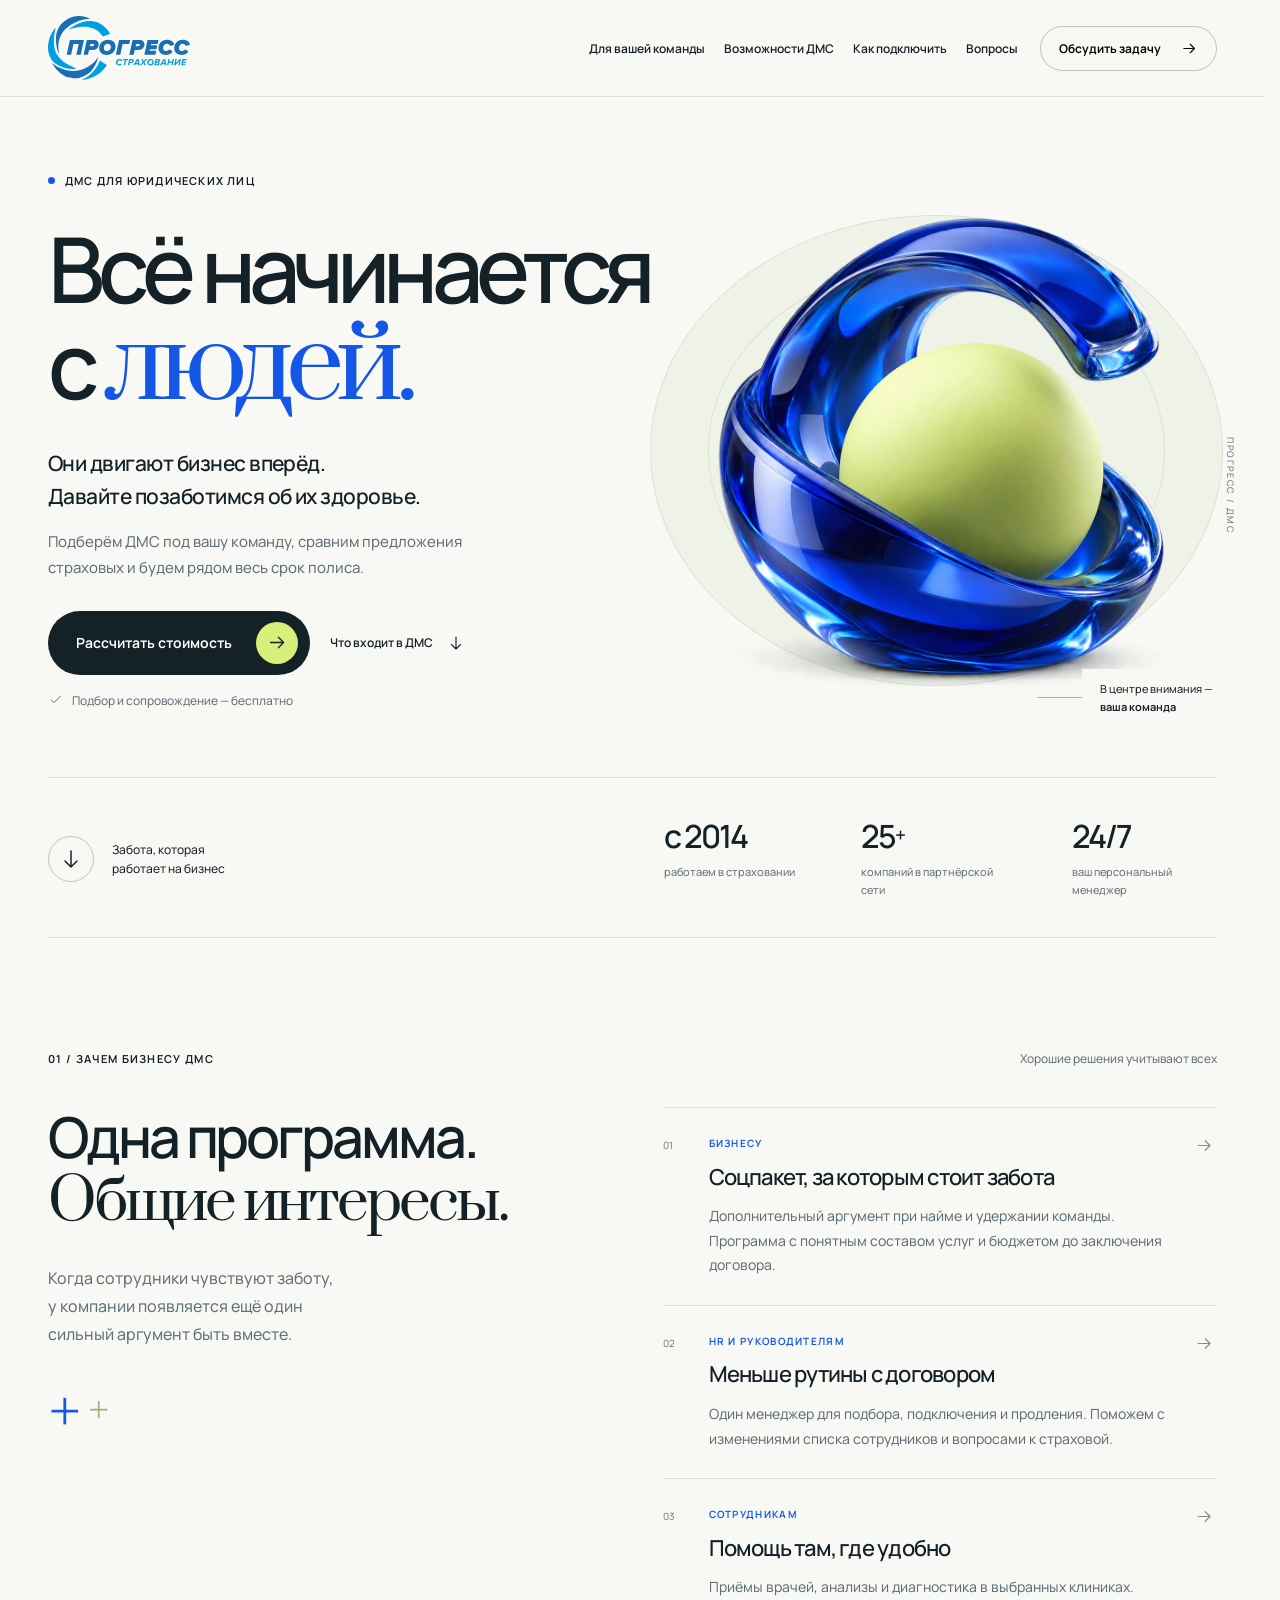
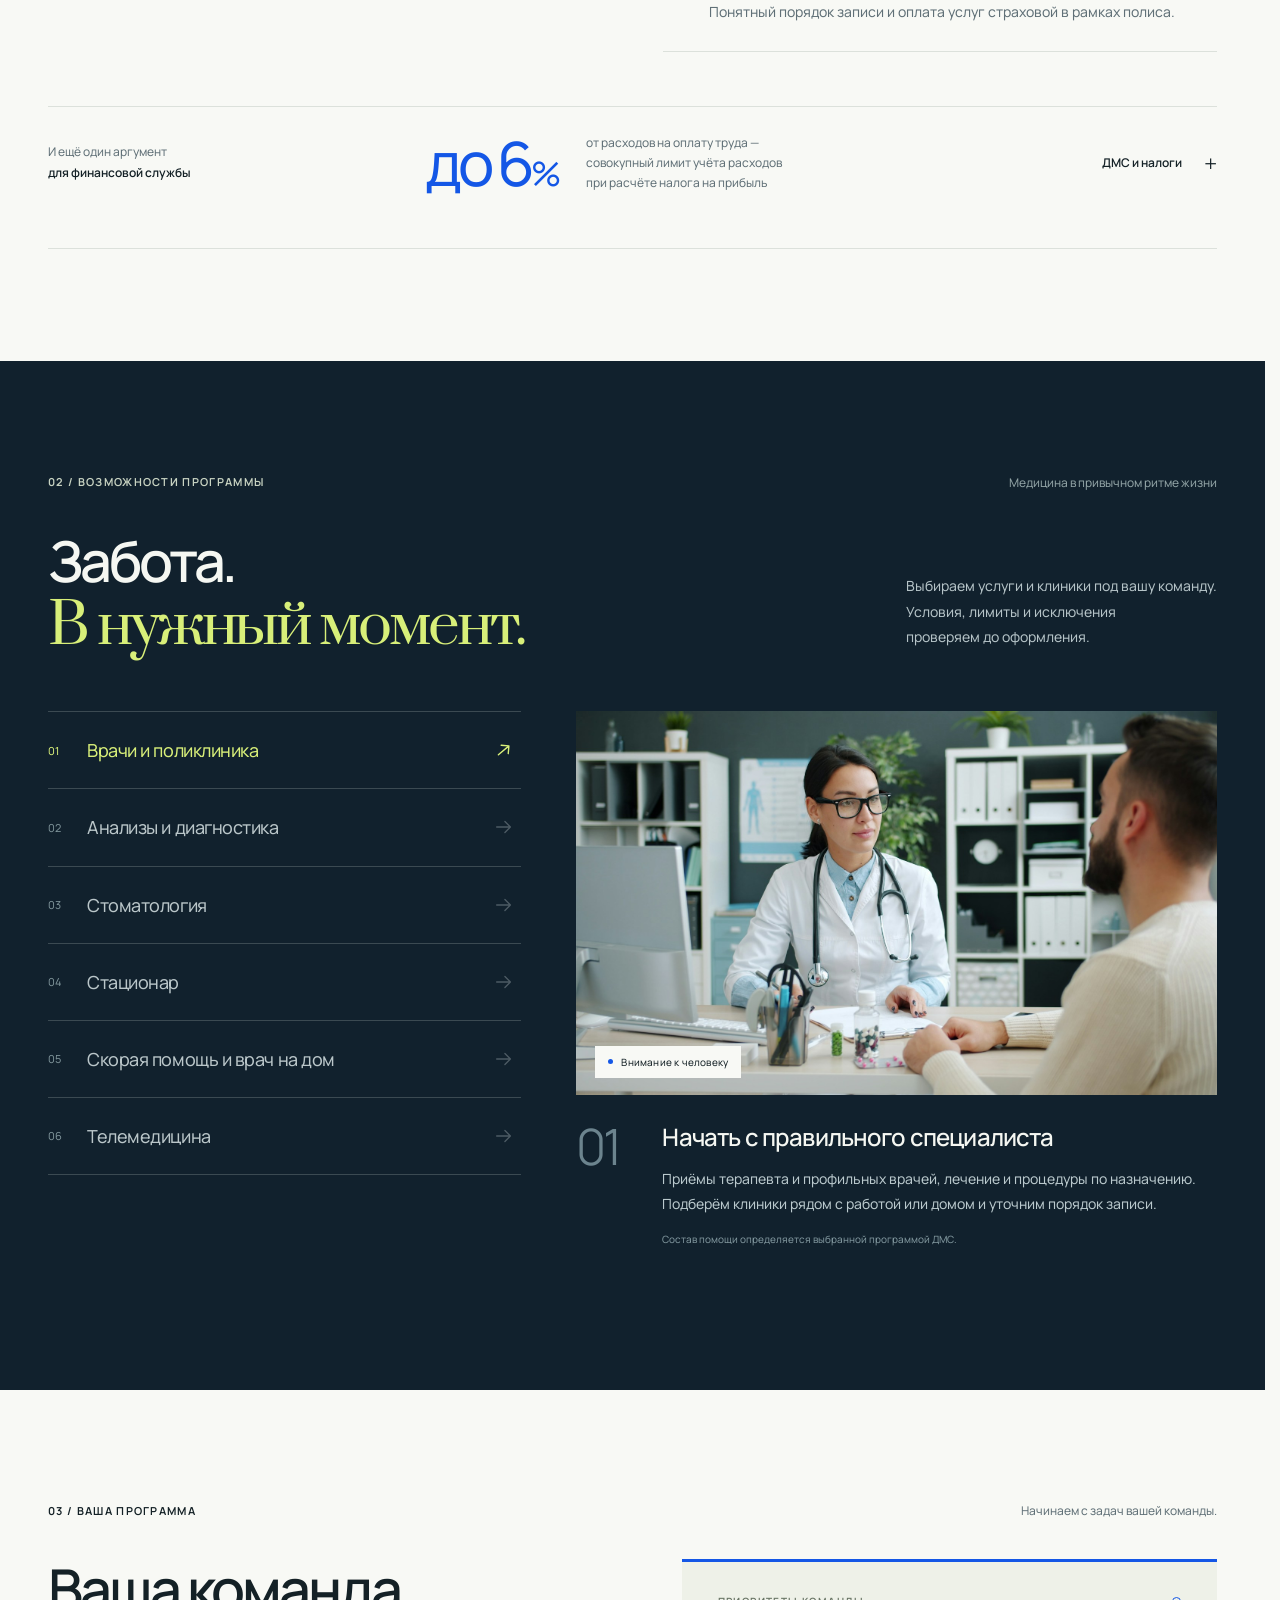
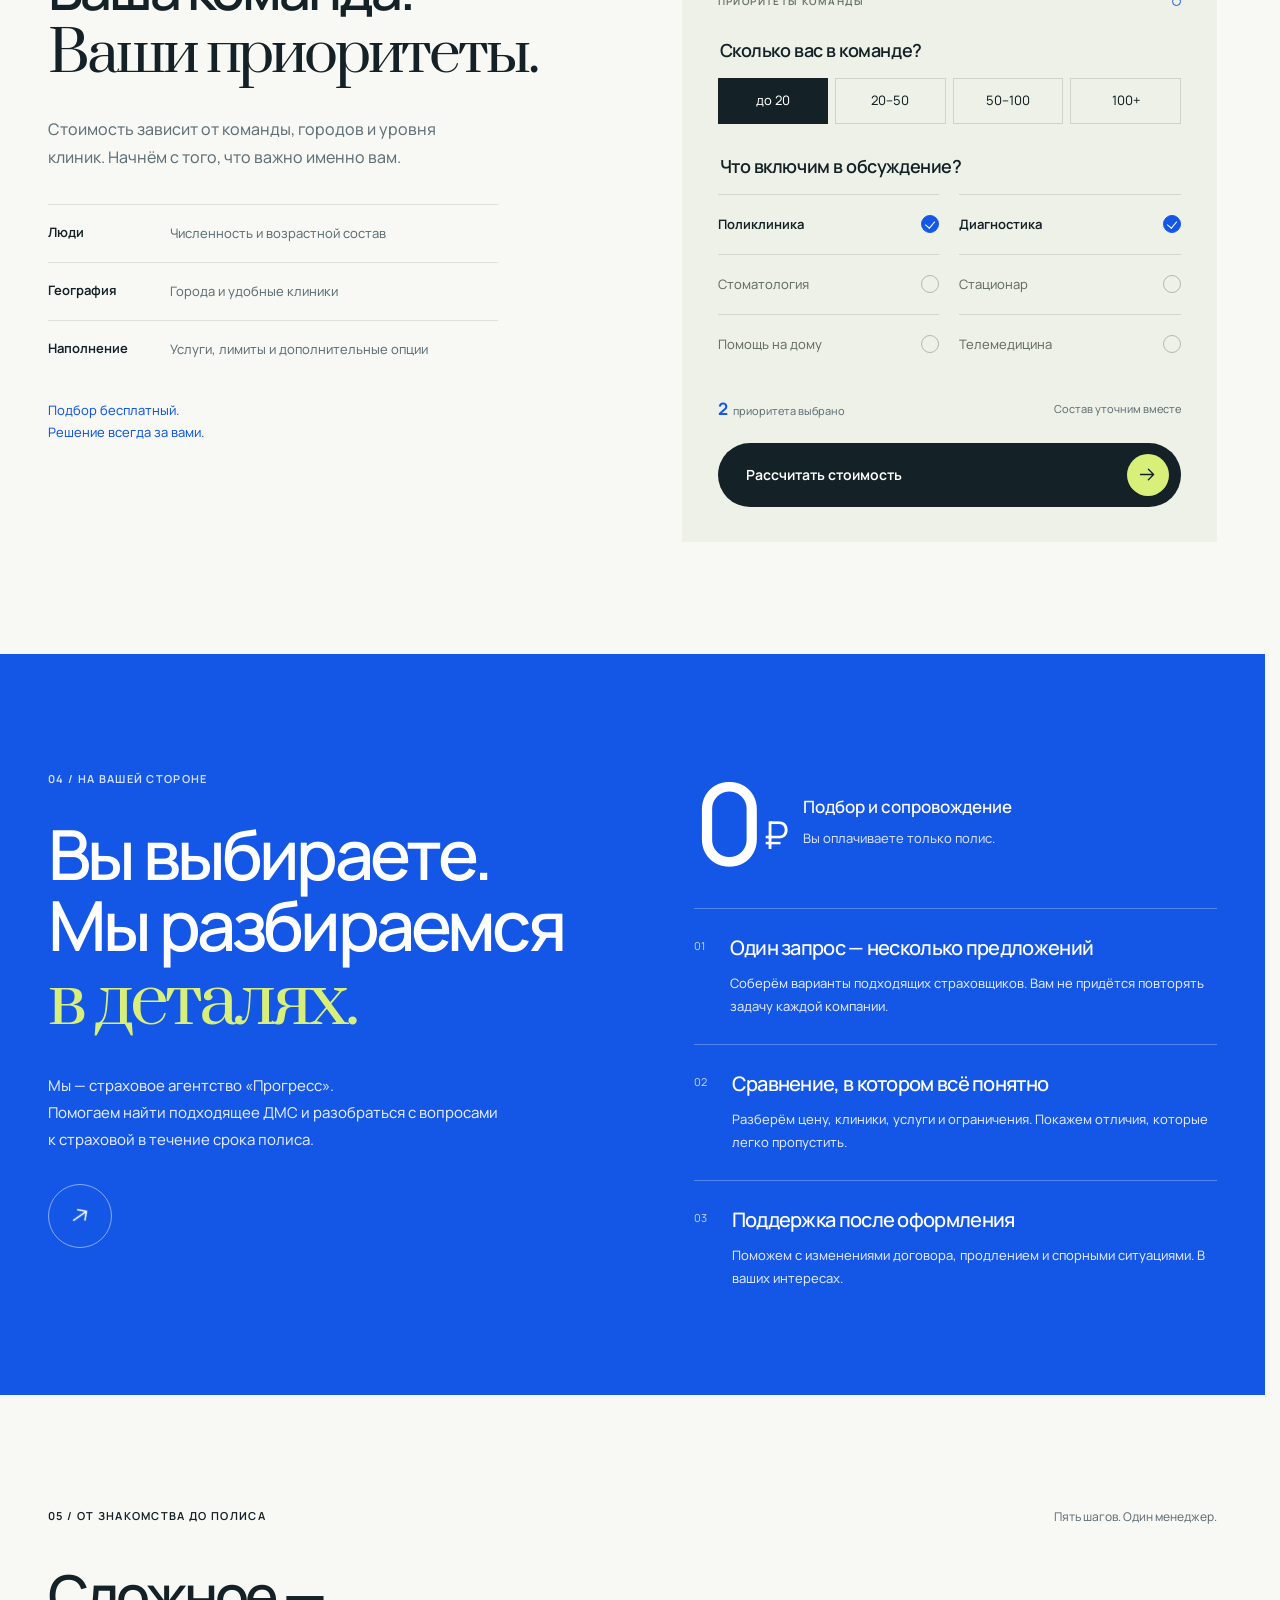
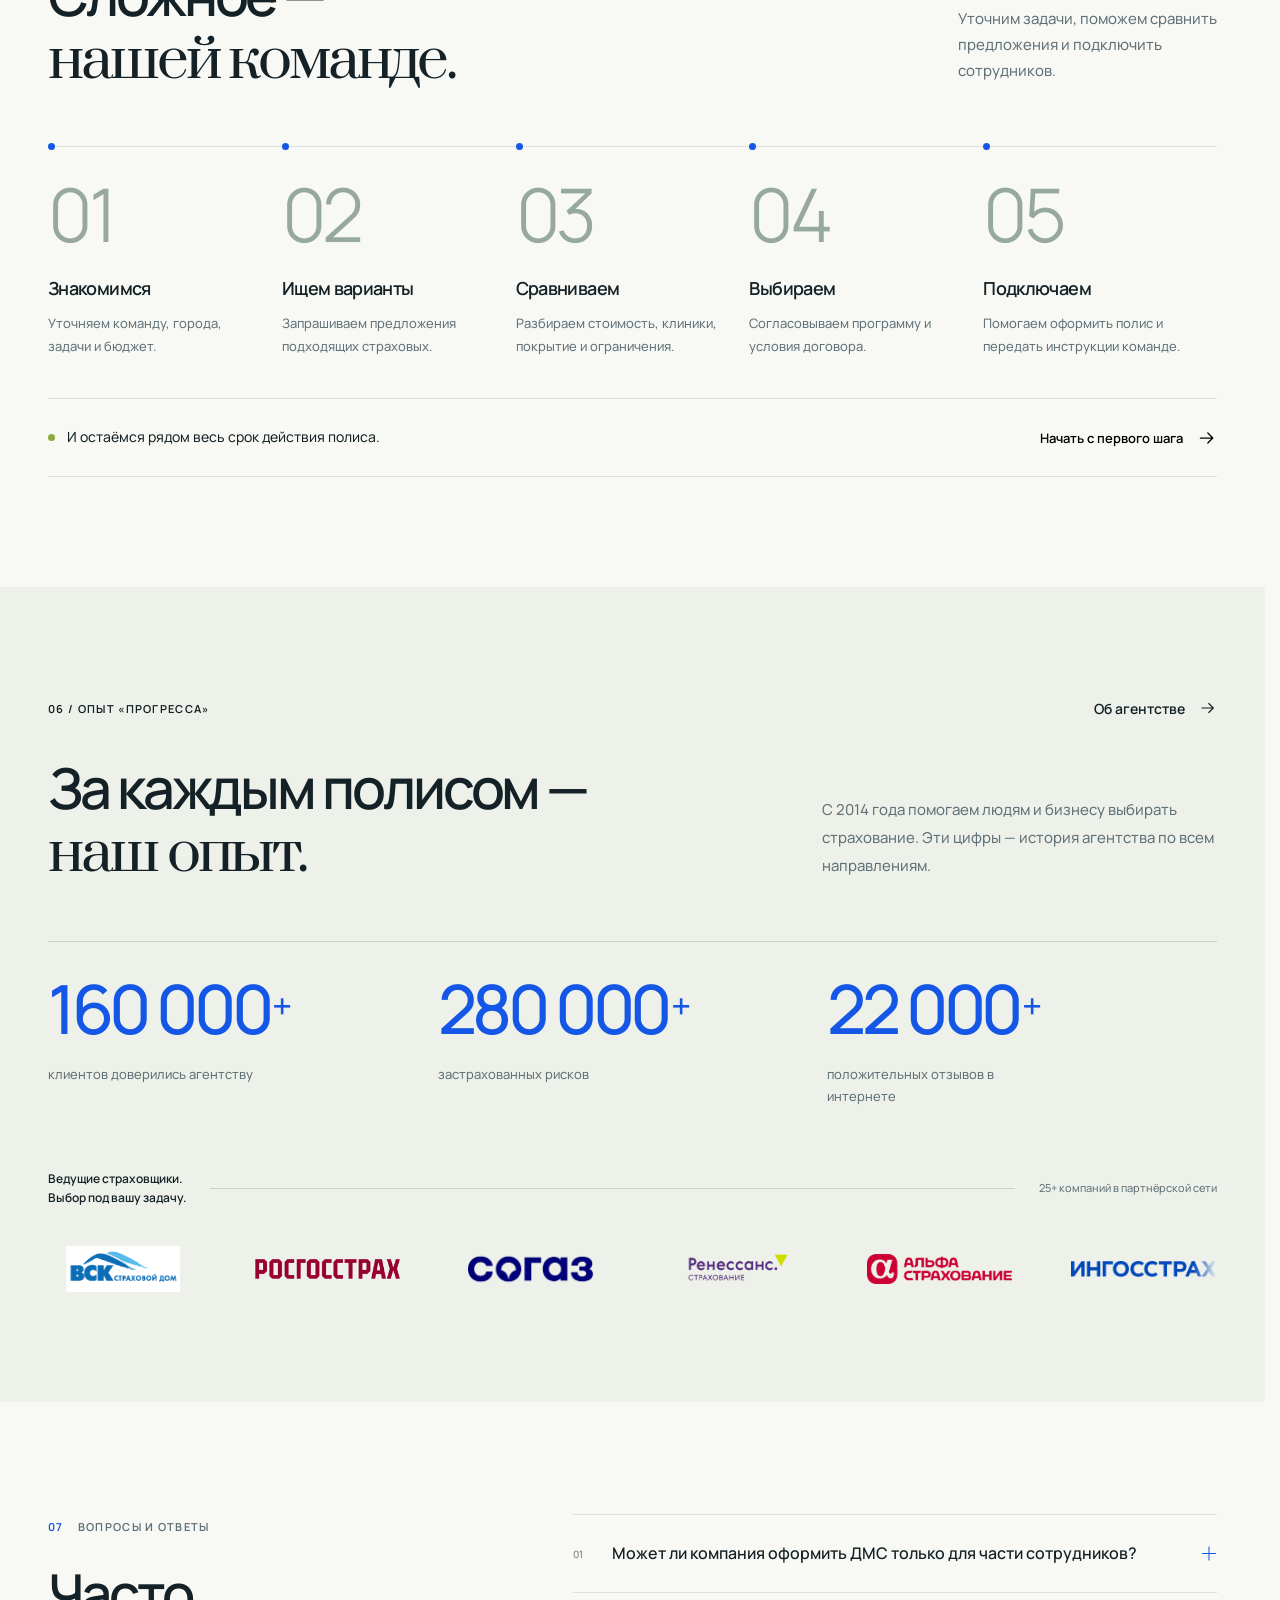
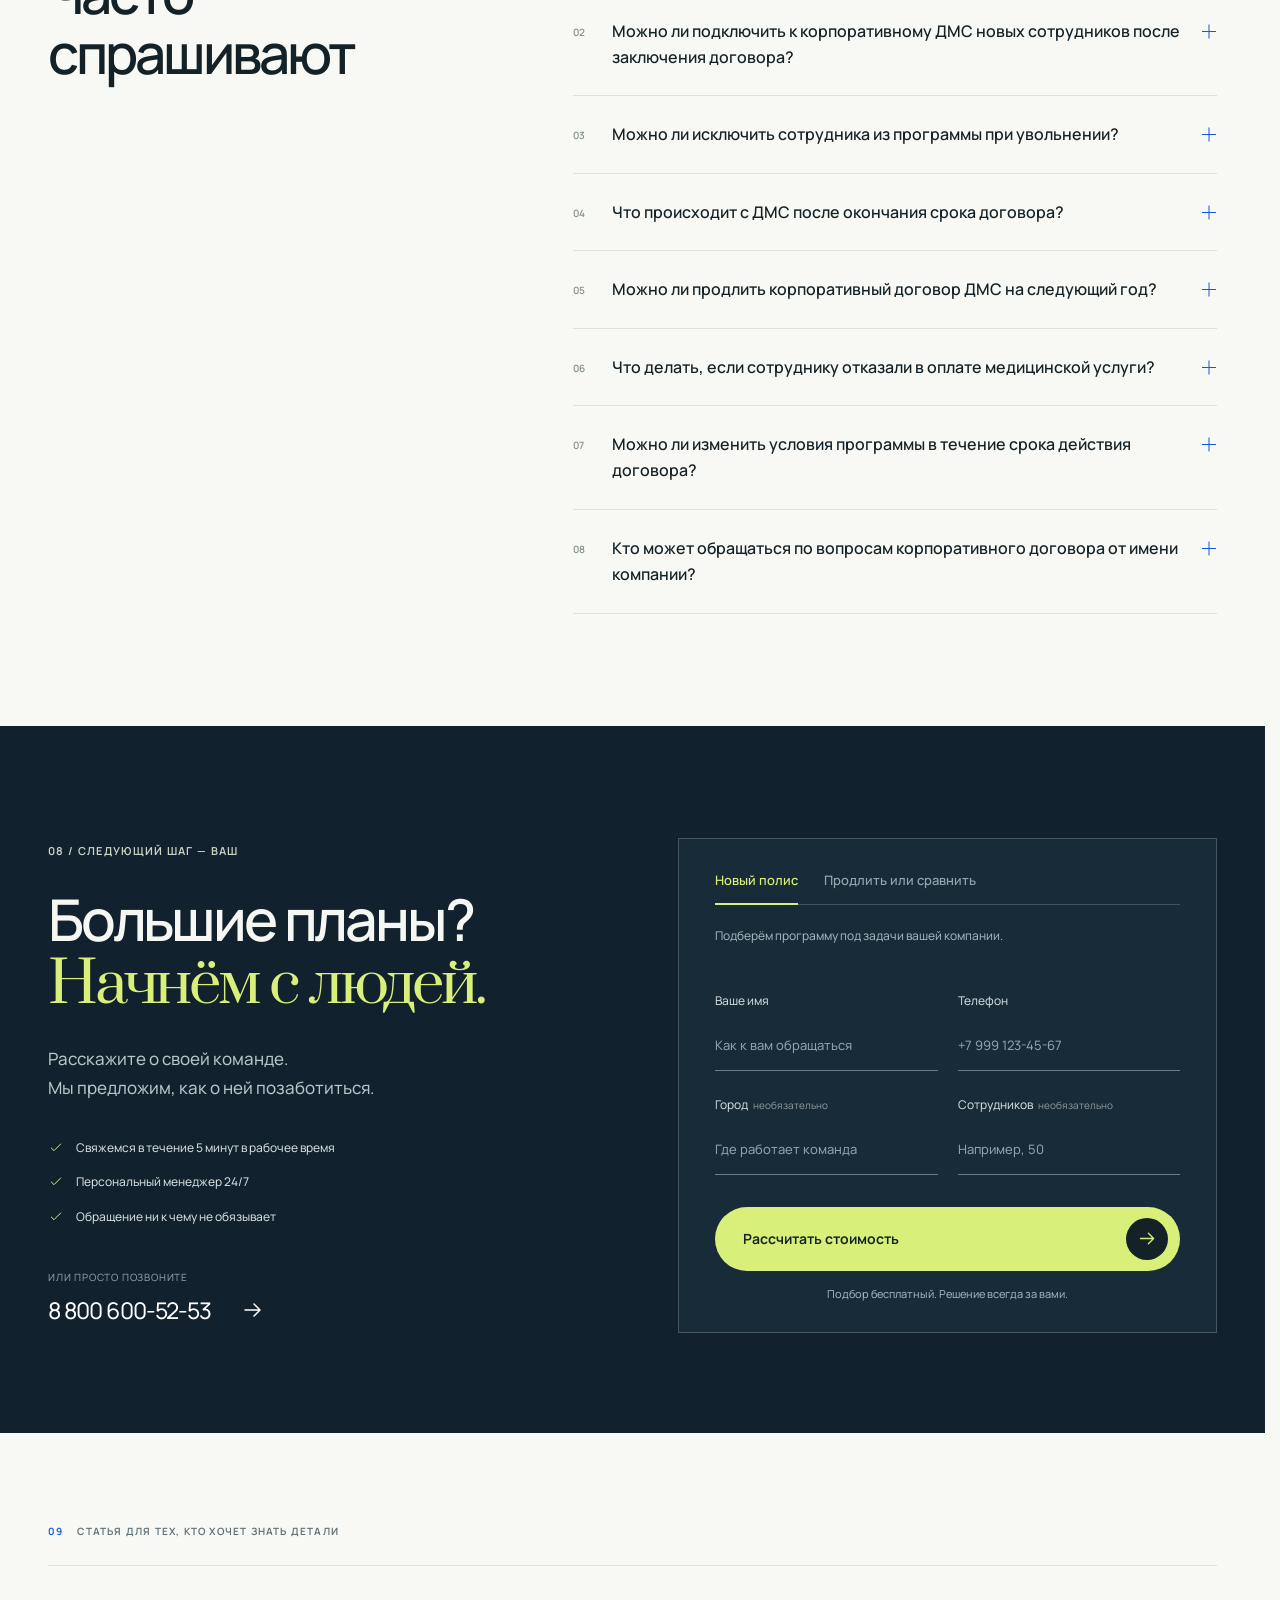
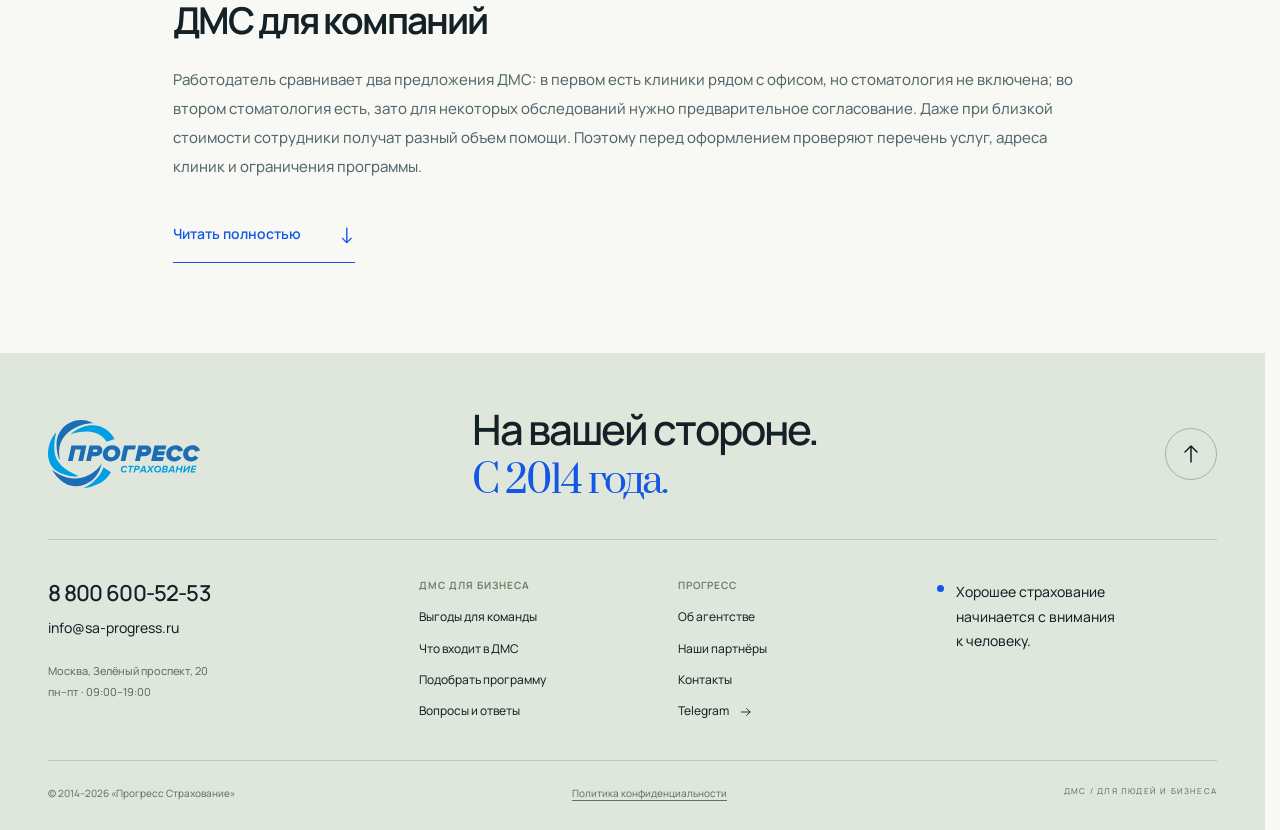
==== index.html @ e51a760d "Publish independent People First DMS design concept" ====
<!doctype html>
<html lang="ru">
<head>
  <meta charset="utf-8">
  <meta name="viewport" content="width=device-width,initial-scale=1">
  <meta name="robots" content="noindex,nofollow">
  <meta name="theme-color" content="#f8f9f5">
  <meta name="description" content="ДМС для бизнеса, в центре которого люди. Бесплатно сравним предложения страховых компаний и будем рядом весь срок полиса. Прогресс Страхование.">
  <title>Всё начинается с людей — ДМС для бизнеса · Прогресс</title>
  <link rel="icon" href="./assets/progress-logo.svg" type="image/svg+xml">
  <link rel="preload" href="./assets/fonts/Manrope.ttf" as="font" type="font/ttf" crossorigin>
  <link rel="preload" href="./assets/fonts/Prata.ttf" as="font" type="font/ttf" crossorigin>
  <link rel="stylesheet" href="./style.css?v=e7b17277e4b1">
  <link rel="stylesheet" href="./assets/vendor/lenis.css?v=e7b17277e4b1">
  <script src="./assets/vendor/lenis.min.js?v=e7b17277e4b1" defer></script>
  <script src="./scroll.js?v=e7b17277e4b1" defer></script>
  <script src="./app.js?v=e7b17277e4b1" defer></script>
</head>
<body id="top">
  <a class="skip-link" href="#main">К содержанию</a>
  <header class="site-header">
    <div class="header-inner wrap">
      <a class="brand" href="https://sa-progress.ru/" aria-label="Прогресс Страхование — основной сайт"><img src="./assets/progress-logo.svg" alt="Прогресс Страхование" width="150" height="63"></a>
      <nav class="main-nav" aria-label="Основная навигация"><a href="#for-whom">Для вашей команды</a><a href="#coverage">Возможности ДМС</a><a href="#process">Как подключить</a><a href="#faq">Вопросы</a></nav>
      <a class="header-phone" href="tel:+78006005253">8 800 600-52-53</a>
      <button class="header-contact" type="button" data-open-lead>Обсудить задачу <svg viewBox="0 0 24 24" aria-hidden="true" ><path d="M4 12h15m-6-6 6 6-6 6"/></svg></button>
      <button class="menu-toggle" type="button" aria-label="Открыть меню" aria-haspopup="dialog" aria-controls="menu-dialog"><span></span><span></span></button>
    </div>
  </header>
  <main id="main">
    <section class="hero wrap" aria-labelledby="hero-title">
      <div class="hero-copy">
        <p class="eyebrow"><span class="live-dot"></span>ДМС для юридических лиц</p>
        <h1 id="hero-title">Всё начинается<br>с <em>людей.</em></h1>
        <p class="hero-lead">Они двигают бизнес вперёд.<br>Давайте позаботимся об их здоровье.</p>
        <p class="hero-description">Подберём ДМС под вашу команду, сравним предложения страховых и будем рядом весь срок полиса.</p>
        <div class="hero-actions"><button class="button button-dark" type="button" data-open-lead><span>Рассчитать стоимость</span><span class="button-arrow"><svg viewBox="0 0 24 24" aria-hidden="true" ><path d="M4 12h15m-6-6 6 6-6 6"/></svg></span></button><a class="quiet-link" href="#coverage">Что входит в ДМС <svg viewBox="0 0 24 24" aria-hidden="true" ><path d="M12 4v16m-6-6 6 6 6-6"/></svg></a></div>
        <p class="hero-note"><span class="tiny-check"><svg viewBox="0 0 24 24" aria-hidden="true" ><path d="m5 12 4 4L19 6"/></svg></span>Подбор и сопровождение — бесплатно</p>
      </div>
      <div class="hero-art" aria-label="Синий стеклянный объём бережно окружает светлую сферу">
        <div class="art-orbit" aria-hidden="true"></div>
        <img src="./assets/images/care-sculpture.png" width="1254" height="1254" alt="Стеклянная синяя лента обнимает светлую сферу — образ заботы и защиты" fetchpriority="high">
        <span class="art-caption"><span class="caption-line"></span>В центре внимания —<br><strong>ваша команда</strong></span>
        <span class="art-index" aria-hidden="true">ПРОГРЕСС / ДМС</span>
      </div>
      <div class="hero-bottom"><a href="#for-whom" class="scroll-link"><span><svg viewBox="0 0 24 24" aria-hidden="true" ><path d="M12 4v16m-6-6 6 6 6-6"/></svg></span>Забота, которая<br>работает на бизнес</a><dl class="hero-facts"><div><dt>с 2014</dt><dd>работаем в страховании</dd></div><div><dt>25<span>+</span></dt><dd>компаний в партнёрской сети</dd></div><div><dt>24/7</dt><dd>ваш персональный менеджер</dd></div></dl></div>
    </section>

    <section class="value-section wrap section-space" id="for-whom" aria-labelledby="value-title">
      <div class="section-topline"><span class="section-label">01 / Зачем бизнесу ДМС</span><span class="topline-note">Хорошие решения учитывают всех</span></div>
      <div class="value-layout">
        <div class="value-heading"><h2 id="value-title">Одна программа.<br><em>Общие интересы.</em></h2><p>Когда сотрудники чувствуют заботу,<br>у компании появляется ещё один<br>сильный аргумент быть вместе.</p><div class="value-mark" aria-hidden="true"><span>+</span><span>+</span></div></div>
        <div class="value-list">
          <article><span class="item-index">01</span><div><p class="role-label">Бизнесу</p><h3>Соцпакет, за которым стоит забота</h3><p>Дополнительный аргумент при найме и удержании команды. Программа с понятным составом услуг и бюджетом до заключения договора.</p></div><svg viewBox="0 0 24 24" aria-hidden="true" ><path d="M4 12h15m-6-6 6 6-6 6"/></svg></article>
          <article><span class="item-index">02</span><div><p class="role-label">HR и руководителям</p><h3>Меньше рутины с договором</h3><p>Один менеджер для подбора, подключения и продления. Поможем с изменениями списка сотрудников и вопросами к страховой.</p></div><svg viewBox="0 0 24 24" aria-hidden="true" ><path d="M4 12h15m-6-6 6 6-6 6"/></svg></article>
          <article><span class="item-index">03</span><div><p class="role-label">Сотрудникам</p><h3>Помощь там, где удобно</h3><p>Приёмы врачей, анализы и диагностика в выбранных клиниках. Понятный порядок записи и оплата услуг страховой в рамках полиса.</p></div><svg viewBox="0 0 24 24" aria-hidden="true" ><path d="M4 12h15m-6-6 6 6-6 6"/></svg></article>
        </div>
      </div>
      <div class="tax-strip"><div class="tax-title">И ещё один аргумент<br><strong>для финансовой службы</strong></div><div class="tax-number">до 6<span>%</span></div><p class="tax-summary">от расходов на оплату труда —<br>совокупный лимит учёта расходов<br>при расчёте налога на прибыль</p><details class="tax-details"><summary>ДМС и налоги <span>+</span></summary><div><p>Взносы по ДМС работников можно учесть в расходах при соблюдении условий пункта 16 статьи 255 НК РФ: лицензия страховщика, договор не менее чем на год и оплата медицинских расходов работников. Участие работодателя в ДМС предусматривают в трудовом или коллективном договоре.</p><p>Лимит 6% общий для взносов по ДМС, предусмотренных НК РФ договоров на медицинские услуги и расходов из пункта 24.2 статьи 255. Это лимит учитываемых расходов, а не размер экономии на налоге.</p><p>Взносы работодателя по ДМС освобождаются от страховых взносов при соблюдении условий подпункта 5 пункта 1 статьи 422 НК РФ. Важен срок страхования каждого работника: при прекращении до года или включении на меньший срок освобождение может не применяться.</p><p>Учёт зависит от налогового режима и условий договора. <a href="https://www.consultant.ru/document/cons_doc_LAW_28165/7b1ea255e5f4f1ac2bb055d2d61a28b4a03f6856/" target="_blank" rel="noopener">Статья 255 НК РФ</a> · <a href="https://www.consultant.ru/document/cons_doc_LAW_28165/30e4690deae106140c96017db18054a3175e14f6/" target="_blank" rel="noopener">Статья 422 НК РФ</a> · <a href="https://www.nalog.gov.ru/rn77/news/activities_fts/15685469/" target="_blank" rel="noopener">Разъяснение ФНС</a></p></div></details></div>
    </section>

    <section class="coverage-section dark-section section-space" id="coverage" aria-labelledby="coverage-title">
      <div class="wrap"><div class="section-topline"><span class="section-label">02 / Возможности программы</span><span class="topline-note">Медицина в привычном ритме жизни</span></div><div class="coverage-heading"><h2 id="coverage-title">Забота.<br><em>В нужный момент.</em></h2><p>Выбираем услуги и клиники под вашу команду.<br>Условия, лимиты и исключения<br>проверяем до оформления.</p></div>
        <div class="coverage-layout"><div class="coverage-tabs" role="tablist" aria-label="Медицинская помощь" aria-orientation="vertical">
          <button type="button" id="care-tab-0" role="tab" aria-selected="true" aria-controls="care-panel" data-care="0"><span>01</span><strong>Врачи и поликлиника</strong><svg viewBox="0 0 24 24" aria-hidden="true" ><path d="M4 12h15m-6-6 6 6-6 6"/></svg></button>
          <button type="button" id="care-tab-1" role="tab" aria-selected="false" aria-controls="care-panel" tabindex="-1" data-care="1"><span>02</span><strong>Анализы и диагностика</strong><svg viewBox="0 0 24 24" aria-hidden="true" ><path d="M4 12h15m-6-6 6 6-6 6"/></svg></button>
          <button type="button" id="care-tab-2" role="tab" aria-selected="false" aria-controls="care-panel" tabindex="-1" data-care="2"><span>03</span><strong>Стоматология</strong><svg viewBox="0 0 24 24" aria-hidden="true" ><path d="M4 12h15m-6-6 6 6-6 6"/></svg></button>
          <button type="button" id="care-tab-3" role="tab" aria-selected="false" aria-controls="care-panel" tabindex="-1" data-care="3"><span>04</span><strong>Стационар</strong><svg viewBox="0 0 24 24" aria-hidden="true" ><path d="M4 12h15m-6-6 6 6-6 6"/></svg></button>
          <button type="button" id="care-tab-4" role="tab" aria-selected="false" aria-controls="care-panel" tabindex="-1" data-care="4"><span>05</span><strong>Скорая помощь и врач на дом</strong><svg viewBox="0 0 24 24" aria-hidden="true" ><path d="M4 12h15m-6-6 6 6-6 6"/></svg></button>
          <button type="button" id="care-tab-5" role="tab" aria-selected="false" aria-controls="care-panel" tabindex="-1" data-care="5"><span>06</span><strong>Телемедицина</strong><svg viewBox="0 0 24 24" aria-hidden="true" ><path d="M4 12h15m-6-6 6 6-6 6"/></svg></button>
        </div><div class="care-feature"><figure><img src="./assets/images/consultation.jpg" alt="Врач обсуждает с пациентом вопросы здоровья" width="1800" height="1013" loading="lazy"><figcaption><span class="live-dot"></span>Внимание к человеку</figcaption></figure><div id="care-panel" role="tabpanel" aria-labelledby="care-tab-0" tabindex="0"><span class="care-panel-number" aria-hidden="true">01</span><div><h3 id="care-panel-title">Начать с правильного специалиста</h3><p id="care-panel-copy">Приёмы терапевта и профильных врачей, лечение и процедуры по назначению. Подберём клиники рядом с работой или домом и уточним порядок записи.</p><span class="care-condition">Состав помощи определяется выбранной программой ДМС.</span></div></div></div></div>
      </div>
    </section>

    <section class="program-section wrap section-space" id="price" aria-labelledby="program-title">
      <div class="section-topline"><span class="section-label">03 / Ваша программа</span><span class="topline-note">Начинаем с задач вашей команды.</span></div>
      <div class="program-layout"><div class="program-copy"><h2 id="program-title">Ваша команда.<br><em>Ваши приоритеты.</em></h2><p>Стоимость зависит от команды, городов и уровня клиник. Начнём с того, что важно именно вам.</p><dl class="price-factors"><div><dt>Люди</dt><dd>Численность и возрастной состав</dd></div><div><dt>География</dt><dd>Города и удобные клиники</dd></div><div><dt>Наполнение</dt><dd>Услуги, лимиты и дополнительные опции</dd></div></dl><span class="program-footnote">Подбор бесплатный.<br>Решение всегда за вами.</span></div>
      <div class="program-sheet"><div class="sheet-top"><span>ПРИОРИТЕТЫ КОМАНДЫ</span><span class="sheet-dot"></span></div><fieldset class="team-size"><legend>Сколько вас в команде?</legend><div><label><input type="radio" name="team-size" value="до 20" checked><span>до 20</span></label><label><input type="radio" name="team-size" value="20–50"><span>20–50</span></label><label><input type="radio" name="team-size" value="50–100"><span>50–100</span></label><label><input type="radio" name="team-size" value="100+"><span>100+</span></label></div></fieldset>
        <fieldset class="service-choices"><legend>Что включим в обсуждение?</legend><label><input type="checkbox" name="service" value="Поликлиника" checked><span>Поликлиника<i aria-hidden="true"></i></span></label><label><input type="checkbox" name="service" value="Диагностика" checked><span>Диагностика<i aria-hidden="true"></i></span></label><label><input type="checkbox" name="service" value="Стоматология"><span>Стоматология<i aria-hidden="true"></i></span></label><label><input type="checkbox" name="service" value="Стационар"><span>Стационар<i aria-hidden="true"></i></span></label><label><input type="checkbox" name="service" value="Помощь на дому"><span>Помощь на дому<i aria-hidden="true"></i></span></label><label><input type="checkbox" name="service" value="Телемедицина"><span>Телемедицина<i aria-hidden="true"></i></span></label></fieldset><div class="selection-summary"><span><strong id="service-count">2</strong> <span id="service-count-label">приоритета</span> выбрано</span><span>Состав уточним вместе</span></div><button class="button button-dark" type="button" data-open-lead data-context="program"><span>Рассчитать стоимость</span><span class="button-arrow"><svg viewBox="0 0 24 24" aria-hidden="true" ><path d="M4 12h15m-6-6 6 6-6 6"/></svg></span></button>
      </div></div>
    </section>

    <section class="agency-section section-space" id="agency" aria-labelledby="agency-title"><div class="wrap agency-layout">
      <div class="agency-copy"><span class="section-label">04 / На вашей стороне</span><h2 id="agency-title">Вы выбираете.<br>Мы разбираемся<br><em>в деталях.</em></h2><p>Мы — страховое агентство «Прогресс».<br>Помогаем найти подходящее ДМС и разобраться с вопросами к страховой в течение срока полиса.</p><a class="circle-link" href="#request" aria-label="Обсудить подбор ДМС"><svg viewBox="0 0 24 24" aria-hidden="true" ><path d="M4 12h15m-6-6 6 6-6 6"/></svg></a></div>
      <div class="agency-right"><div class="agency-free"><span class="zero">0<span>₽</span></span><div><strong>Подбор и сопровождение</strong><p>Вы оплачиваете только полис.</p></div></div><ol class="agency-list"><li><span>01</span><div><h3>Один запрос — несколько предложений</h3><p>Соберём варианты подходящих страховщиков. Вам не придётся повторять задачу каждой компании.</p></div></li><li><span>02</span><div><h3>Сравнение, в котором всё понятно</h3><p>Разберём цену, клиники, услуги и ограничения. Покажем отличия, которые легко пропустить.</p></div></li><li><span>03</span><div><h3>Поддержка после оформления</h3><p>Поможем с изменениями договора, продлением и спорными ситуациями. В ваших интересах.</p></div></li></ol></div>
    </div></section>

    <section class="process-section wrap section-space" id="process" aria-labelledby="process-title"><div class="section-topline"><span class="section-label">05 / От знакомства до полиса</span><span class="topline-note">Пять шагов. Один менеджер.</span></div><div class="process-heading"><h2 id="process-title">Сложное —<br><em>нашей команде.</em></h2><p>Уточним задачи, поможем сравнить<br>предложения и подключить<br>сотрудников.</p></div><ol class="process-track"><li><span class="process-number">01</span><h3>Знакомимся</h3><p>Уточняем команду, города, задачи и бюджет.</p></li><li><span class="process-number">02</span><h3>Ищем варианты</h3><p>Запрашиваем предложения подходящих страховых.</p></li><li><span class="process-number">03</span><h3>Сравниваем</h3><p>Разбираем стоимость, клиники, покрытие и ограничения.</p></li><li><span class="process-number">04</span><h3>Выбираем</h3><p>Согласовываем программу и условия договора.</p></li><li><span class="process-number">05</span><h3>Подключаем</h3><p>Помогаем оформить полис и передать инструкции команде.</p></li></ol><div class="process-after"><p><span class="live-dot"></span>И остаёмся рядом весь срок действия полиса.</p><button type="button" class="text-button" data-open-lead>Начать с первого шага <svg viewBox="0 0 24 24" aria-hidden="true" ><path d="M4 12h15m-6-6 6 6-6 6"/></svg></button></div></section>

    <section class="trust-section section-space" id="trust" aria-labelledby="trust-title"><div class="wrap"><div class="section-topline"><span class="section-label">06 / Опыт «Прогресса»</span><a class="inline-link" href="https://sa-progress.ru/o-kompanii/" target="_blank" rel="noopener">Об агентстве <svg viewBox="0 0 24 24" aria-hidden="true" ><path d="M4 12h15m-6-6 6 6-6 6"/></svg></a></div><div class="trust-layout"><h2 id="trust-title">За каждым полисом —<br><em>наш опыт.</em></h2><p>С 2014 года помогаем людям и бизнесу выбирать страхование. Эти цифры — история агентства по всем направлениям.</p></div><dl class="trust-facts"><div><dt>160 000<span>+</span></dt><dd>клиентов доверились агентству</dd></div><div><dt>280 000<span>+</span></dt><dd>застрахованных рисков</dd></div><div><dt>22 000<span>+</span></dt><dd>положительных отзывов в интернете</dd></div></dl><div class="partner-heading"><span>Ведущие страховщики.<br>Выбор под вашу задачу.</span><span class="partner-line"></span><span>25+ компаний в партнёрской сети</span></div><div class="partner-marquee" tabindex="0" aria-label="Страховые компании — партнёры агентства"><div class="partner-track"><ul class="partner-group" aria-label="Страховщики — партнёры агентства"><li><img src="./assets/partners/vsk.png" alt="ВСК" loading="lazy"></li><li><img src="./assets/partners/rgs.png" alt="Росгосстрах" loading="lazy"></li><li><img src="./assets/partners/sogaz.png" alt="Согаз" loading="lazy"></li><li><img src="./assets/partners/ren.png" alt="Ренессанс страхование" loading="lazy"></li><li><img src="./assets/partners/alfa.png" alt="АльфаСтрахование" loading="lazy"></li><li><img src="./assets/partners/ingos.png" alt="Ингосстрах" loading="lazy"></li><li><img src="./assets/partners/sovcom.png" alt="Совкомбанк страхование" loading="lazy"></li><li><img src="./assets/partners/reso.png" alt="Ресо-Гарантия" loading="lazy"></li><li><img src="./assets/partners/soglasie.png" alt="Согласие" loading="lazy"></li><li><img src="./assets/partners/t-insurance.png" alt="Тинькофф страхование" loading="lazy"></li><li><img src="./assets/partners/sber.png" alt="Сбербанк Страхование" loading="lazy"></li></ul><ul class="partner-group" aria-hidden="true"><li><img src="./assets/partners/vsk.png" alt="" loading="lazy"></li><li><img src="./assets/partners/rgs.png" alt="" loading="lazy"></li><li><img src="./assets/partners/sogaz.png" alt="" loading="lazy"></li><li><img src="./assets/partners/ren.png" alt="" loading="lazy"></li><li><img src="./assets/partners/alfa.png" alt="" loading="lazy"></li><li><img src="./assets/partners/ingos.png" alt="" loading="lazy"></li><li><img src="./assets/partners/sovcom.png" alt="" loading="lazy"></li><li><img src="./assets/partners/reso.png" alt="" loading="lazy"></li><li><img src="./assets/partners/soglasie.png" alt="" loading="lazy"></li><li><img src="./assets/partners/t-insurance.png" alt="" loading="lazy"></li><li><img src="./assets/partners/sber.png" alt="" loading="lazy"></li></ul></div></div></div></section>

    <section class="section faq-section" id="faq" aria-labelledby="faq-title" data-section="8">
  <div class="faq-layout"><div class="faq-heading"><span class="section-kicker"><span class="kicker-index">07</span><span>Вопросы и ответы</span></span><h2 id="faq-title">Часто спрашивают</h2></div><div class="faq-list"><details class="faq-item" name="faq"><summary><span class="faq-index">01</span><span data-source-faq-question="0">Может ли компания оформить ДМС только для части сотрудников?</span><span class="disclosure-mark" aria-hidden="true"></span></summary><div class="faq-answer"><p data-source-faq-answer="0">Да, если страховщик допускает выбранный состав группы. Например, можно запросить программу для определенного подразделения или категории работников. Перед оформлением уточняют минимальную численность группы и закрепляют понятные условия предоставления льготы.</p></div></details>
<details class="faq-item" name="faq"><summary><span class="faq-index">02</span><span data-source-faq-question="1">Можно ли подключить к корпоративному ДМС новых сотрудников после заключения договора?</span><span class="disclosure-mark" aria-hidden="true"></span></summary><div class="faq-answer"><p data-source-faq-answer="1">Да, при наличии такой процедуры в договоре. Страховщик уточнит, какие сведения передать, с какой даты начнется обслуживание и потребуется ли доплата за оставшийся срок.</p></div></details>
<details class="faq-item" name="faq"><summary><span class="faq-index">03</span><span data-source-faq-question="2">Можно ли исключить сотрудника из программы при увольнении?</span><span class="disclosure-mark" aria-hidden="true"></span></summary><div class="faq-answer"><p data-source-faq-answer="2">Обычно да, в порядке, предусмотренном договором. Работодатель уведомляет страховщика об изменении списка и уточняет дату прекращения обслуживания и правила возможного перерасчета.</p></div></details>
<details class="faq-item" name="faq"><summary><span class="faq-index">04</span><span data-source-faq-question="3">Что происходит с ДМС после окончания срока договора?</span><span class="disclosure-mark" aria-hidden="true"></span></summary><div class="faq-answer"><p data-source-faq-answer="3">Покрытие прекращается в дату окончания договора, если страхование не продлили. Чтобы сотрудники не остались без доступа к программе между периодами, новый срок обслуживания лучше согласовать заранее.</p></div></details>
<details class="faq-item" name="faq"><summary><span class="faq-index">05</span><span data-source-faq-question="4">Можно ли продлить корпоративный договор ДМС на следующий год?</span><span class="disclosure-mark" aria-hidden="true"></span></summary><div class="faq-answer"><p data-source-faq-answer="4">Да, если стороны согласуют продление или заключение нового договора. Перед этим проверяют обновленный список сотрудников, доступность клиник, состав услуг и новый расчет стоимости.</p></div></details>
<details class="faq-item" name="faq"><summary><span class="faq-index">06</span><span data-source-faq-question="5">Что делать, если сотруднику отказали в оплате медицинской услуги?</span><span class="disclosure-mark" aria-hidden="true"></span></summary><div class="faq-answer"><p data-source-faq-answer="5">Сначала запросите у сервисной службы страховщика конкретную причину отказа: услуга может отсутствовать в программе, требовать направления или предварительного согласования. Сохраните ответ, медицинское назначение и связанные документы. Если договор оформлен через «Прогресс Страхование», менеджер поможет разобраться в условиях и порядке дальнейшего обращения.</p></div></details>
<details class="faq-item" name="faq"><summary><span class="faq-index">07</span><span data-source-faq-question="6">Можно ли изменить условия программы в течение срока действия договора?</span><span class="disclosure-mark" aria-hidden="true"></span></summary><div class="faq-answer"><p data-source-faq-answer="6">Иногда да, если страховщик согласует изменения. Расширение услуг, изменение перечня клиник или подключение новой группы сотрудников может потребовать дополнительного соглашения и перерасчета стоимости.</p></div></details>
<details class="faq-item" name="faq"><summary><span class="faq-index">08</span><span data-source-faq-question="7">Кто может обращаться по вопросам корпоративного договора от имени компании?</span><span class="disclosure-mark" aria-hidden="true"></span></summary><div class="faq-answer"><p data-source-faq-answer="7">Руководитель или уполномоченный представитель работодателя — например, сотрудник HR-службы. Порядок подтверждения полномочий и обмена сведениями согласовывают при оформлении договора.</p></div></details></div></div>
</section>

    <section class="request-section dark-section section-space" id="request" aria-labelledby="request-title"><div class="wrap request-layout"><div class="request-copy"><span class="section-label">08 / Следующий шаг — ваш</span><h2 id="request-title">Большие планы?<br><em>Начнём с людей.</em></h2><p>Расскажите о своей команде.<br>Мы предложим, как о ней позаботиться.</p><ul><li><svg viewBox="0 0 24 24" aria-hidden="true" ><path d="m5 12 4 4L19 6"/></svg>Свяжемся в течение 5 минут в рабочее время</li><li><svg viewBox="0 0 24 24" aria-hidden="true" ><path d="m5 12 4 4L19 6"/></svg>Персональный менеджер 24/7</li><li><svg viewBox="0 0 24 24" aria-hidden="true" ><path d="m5 12 4 4L19 6"/></svg>Обращение ни к чему не обязывает</li></ul><div class="request-phone"><span>Или просто позвоните</span><a href="tel:+78006005253">8 800 600-52-53 <svg viewBox="0 0 24 24" aria-hidden="true" ><path d="M4 12h15m-6-6 6 6-6 6"/></svg></a></div></div>
      <form class="request-form" id="request-form" data-lead-form novalidate><fieldset class="request-scenarios"><legend class="sr-only">Ваша задача</legend><label><input type="radio" name="scenario" value="new" checked><span>Новый полис</span></label><label><input type="radio" name="scenario" value="renew"><span>Продлить или сравнить</span></label></fieldset><p id="scenario-description">Подберём программу под задачи вашей компании.</p><div class="request-fields"><label class="field"><span>Ваше имя</span><input name="name" autocomplete="given-name" placeholder="Как к вам обращаться" required maxlength="80" aria-describedby="request-name-error"><small class="field-error" id="request-name-error"></small></label><label class="field"><span>Телефон</span><input name="phone" type="tel" inputmode="tel" autocomplete="tel" placeholder="+7 999 123-45-67" required maxlength="22" aria-describedby="request-phone-error"><small class="field-error" id="request-phone-error"></small></label><label class="field"><span>Город <i>необязательно</i></span><input name="city" autocomplete="address-level2" placeholder="Где работает команда" maxlength="100"></label><label class="field"><span>Сотрудников <i>необязательно</i></span><input name="employees" type="number" min="1" max="100000" inputmode="numeric" placeholder="Например, 50" aria-describedby="employees-error"><small class="field-error" id="employees-error"></small></label></div><div class="program-file" id="program-file" hidden><label><span id="file-label">Прикрепить действующую программу</span><span aria-hidden="true">＋</span><input id="policy-file" type="file" accept=".pdf,.doc,.docx,.xls,.xlsx" aria-label="Прикрепить действующую программу"></label><small>Необязательно · PDF, DOCX, XLSX · до 10 МБ</small><p id="file-error" class="field-error" role="status"></p></div><button class="button button-lime" type="submit"><span>Рассчитать стоимость</span><span class="button-arrow"><svg viewBox="0 0 24 24" aria-hidden="true" ><path d="M4 12h15m-6-6 6 6-6 6"/></svg></span></button><p class="form-assurance">Подбор бесплатный. Решение всегда за вами.</p></form>
    </div></section>

    <section class="section article-section" id="article" aria-labelledby="article-title" data-section="10">
  <div class="article-label"><span class="section-kicker"><span class="kicker-index">09</span><span>Статья для тех, кто хочет знать детали</span></span></div>
  <article class="seo-article"><h2 data-source-article="0" id="article-title"><strong>ДМС для компаний</strong></h2>
<p data-source-article="1">Работодатель сравнивает два предложения ДМС: в первом есть клиники рядом с офисом, но стоматология не включена; во втором стоматология есть, зато для некоторых обследований нужно предварительное согласование. Даже при близкой стоимости сотрудники получат разный объем помощи. Поэтому перед оформлением проверяют перечень услуг, адреса клиник и ограничения программы.</p>
<div id="article-more" hidden><p data-source-article="2">При подборе ДМС для юридических лиц в Москве учитывают численность команды, районы обслуживания, необходимые услуги и бюджет. «Прогресс Страхование» помогает получить предложения нескольких страховщиков, сопоставить условия и оформить корпоративный договор.</p>
<h3 data-source-article="3"><strong>Что такое корпоративное ДМС и как оно работает</strong></h3>
<p data-source-article="4">Добровольное медицинское страхование для юридических лиц — это договор, по которому работодатель оплачивает страховую программу для сотрудников. Страховщик организует медицинскую помощь в объеме, указанном в договоре: приемы врачей, диагностику, лечение и другие согласованные услуги.</p>
<p data-source-article="5">Страхование ДМС для юридических лиц оформляется по корпоративному договору: работодатель выступает страхователем, сотрудники — застрахованными лицами. Запись к врачу может проходить напрямую через клинику или через сервисную службу страховщика. Для отдельных обследований и госпитализации иногда нужны направление врача и предварительное согласование — этот порядок указан в программе.</p>
<p data-source-article="6">В договоре проверяют список сотрудников, дату начала обслуживания, перечень медицинских услуг и сеть клиник. Например, больница может входить в сеть страховщика, но плановая госпитализация по выбранному пакету будет недоступна. Для нее нужен отдельный раздел покрытия.</p>
<p data-source-article="7">Условия могут различаться для групп персонала. Организация вправе запросить несколько уровней программ, а возможность их объединения в одном договоре нужно согласовать со страховой компанией.</p>
<h3 data-source-article="8"><strong>Какие задачи бизнеса решает ДМС для сотрудников</strong></h3>
<p data-source-article="9">ДМС для организаций включают в социальный пакет, когда хотят предложить сотрудникам доступные клиники и понятный порядок обращения за медицинской помощью.</p>
<ul><li data-source-article="10">Социальный пакет и конкурентоспособность работодателя. В вакансии можно указать конкретные услуги: приемы врачей в частных клиниках, диагностику или стоматологию. При этом кандидатам важно сообщать, с какого момента начинает действовать полис и какие услуги действительно включены.</li>
<li data-source-article="11">Забота о здоровье коллектива. Работникам проще планировать консультации и обследования, когда есть подходящие клиники и ясные правила записи. При выборе учитывают сменный график, удаленную работу и расположение подразделений.</li>
<li data-source-article="12">Удержание персонала и HR-бренд. Корпоративный ДМС для бизнеса и ООО может стать аргументом при выборе работодателя, если сотрудникам доступны востребованные клиники и услуги. Правила подключения новых работников и перехода между программами лучше закрепить до запуска.</li>
<li data-source-article="13">Организация медицинского обслуживания. HR-отдел передает страховщику изменения в списках сотрудников, информирует персонал о программе и направляет вопросы в сервисную службу. Порядок таких обращений и ответственных лиц фиксируют при заключении договора.</li>
</ul><p data-source-article="14">При запуске ДМС сотрудникам передают список доступных клиник, контакты сервисной службы и инструкцию по записи. В ней отдельно указывают, какие обследования требуют согласования и что делать, если клиника не может принять по полису.</p>
<h3 data-source-article="15"><strong>Какие медицинские услуги можно включить в программу ДМС</strong></h3>
<p data-source-article="16">Медицинская страховка для юридических лиц может состоять из базовой амбулаторной помощи и дополнительных разделов. Для каждого вида помощи нужно уточнить, какие услуги включены, где их оказывают и требуется ли согласование.</p>
<ul><li data-source-article="17">Амбулаторно-поликлиническая помощь. Прием терапевта и профильных специалистов, лечение и процедуры по назначению врача. Уточняют доступность повторных приемов, вызова врача на дом и дистанционных консультаций.</li>
<li data-source-article="18">Диагностика и лабораторные исследования. Анализы, УЗИ и инструментальные обследования. Для КТ, МРТ и дорогостоящей диагностики страховщик может устанавливать особый порядок назначения и согласования.</li>
<li data-source-article="19">Стоматологическая помощь. Лечение кариеса, диагностика, удаление зубов и другие услуги в пределах выбранного пакета. Протезирование, имплантацию, ортодонтию и профилактическую гигиену проверяют отдельно: эти услуги не всегда включены.</li>
<li data-source-article="20">Скорая и неотложная медицинская помощь. Вызов бригады, неотложная помощь и транспортировка — если предусмотрены программой. Важны территория обслуживания и порядок вызова.</li>
<li data-source-article="21">Стационарное лечение и дополнительные опции. Плановая или экстренная госпитализация, операции, телемедицина, профилактические осмотры и отдельные программы обследований. Для стационара уточняют перечень оснований, медицинские организации и лимиты.</li>
</ul><p data-source-article="22">Страховка ДМС для юридических лиц может включать раздел «Стоматология», но перечень услуг внутри него отличается. В одной программе предусмотрено лечение кариеса, в другой — также удаление зубов и некоторые хирургические процедуры. Поэтому при сравнении смотрят расшифровку раздела в приложении к договору.</p>
<p data-source-article="23">Отдельно проверьте порядок согласования сложной диагностики: кто оформляет направление, куда обращаться сотруднику и какие документы запрашивает страховщик. Если в ближайшей клинике нужного исследования нет, важно заранее знать, как согласуется обращение в другое учреждение.</p>
<h3 data-source-article="24"><strong>Как подобрать программу ДМС для организации</strong></h3>
<p data-source-article="25">Перед запросом предложений полезно разделить сотрудников по городам, подразделениям и режиму работы. Для офиса в центре Москвы и сменного персонала на удаленной площадке удобная сеть клиник может оказаться разной.</p>
<ul><li data-source-article="26">Численность сотрудников. Укажите количество работников, которых планируете включить сразу, и ожидаемое пополнение штата. Уточните у страховщика минимальную численность группы и правила подключения в течение года.</li>
<li data-source-article="27">Бюджет на медицинское страхование. Определите общий предел расходов и приоритетные услуги. Если бюджет ограничен, сравните несколько вариантов наполнения с прозрачным перечнем различий.</li>
<li data-source-article="28">География обслуживания. Когда компания оформляет ДМС для юр лиц в Москве и других городах, список клиник проверяют по каждому филиалу. Наличие страховщика в регионе еще не подтверждает, что нужные специалисты доступны по выбранному пакету.</li>
<li data-source-article="29">Потребности разных категорий персонала. Работникам со сменным графиком и сотрудникам, которые часто ездят по регионам, могут понадобиться разные условия записи и обслуживания. Для отдельных групп можно запросить расширенные программы.</li>
<li data-source-article="30">Медицинские организации и доступность услуг. Проверьте адреса, профиль клиник, порядок записи, ограничения по специалистам и диагностике. Уточните, как страховщик информирует об изменениях медицинской сети.</li>
</ul><p data-source-article="31">Например, в предложении указаны десятки клиник по Москве, но большинство сотрудников работает в одном районе. Вместо общей численности медицинской сети лучше проверить ближайшие адреса, часы приема и наличие нужных специалистов.</p>
<p data-source-article="32">Если часть сотрудников работает удаленно, заранее уточните, какие клиники доступны по месту их проживания и можно ли обслуживаться вне города работодателя. Для разъездного персонала важны условия помощи в командировках.</p>
<h3 data-source-article="33"><strong>От чего зависит стоимость ДМС для юридических лиц</strong></h3>
<p data-source-article="34">Стоимость полиса ДМС для юридических лиц страховщик рассчитывает под конкретную группу сотрудников и набор медицинских услуг. Итоговую сумму обычно определяют после получения исходных данных; универсального тарифа для всех организаций нет.</p>
<ul><li data-source-article="35">Количество застрахованных сотрудников. Для крупных групп страховщик может предложить другой тариф на человека, но результат зависит от состава коллектива и условий программы. Уточните, изменится ли ставка при расширении штата.</li>
<li data-source-article="36">Состав страховой программы. Добавление стоматологии, стационара или расширенной диагностики меняет расчет. Запросите стоимость основного пакета и каждой дополнительной опции отдельно: так легче оценить, что укладывается в бюджет.</li>
<li data-source-article="37">Возрастной состав и характеристики группы. Страховщик может запрашивать возрастные данные и сведения, предусмотренные его правилами расчета. Конкретный набор параметров уточняют при заявке.</li>
<li data-source-article="38">Уровень клиник и территория обслуживания. Медицинские центры разных категорий и обслуживание в нескольких регионах могут стоить по-разному. Важно проверить, какие учреждения доступны каждому сотруднику.</li>
</ul><p data-source-article="39">Если у страховщика есть калькулятор ДМС для юридических лиц, указанная в нем цена обычно предварительная. Для расчета под компанию потребуются численность группы, города обслуживания, желаемые клиники, состав услуг и бюджет. Эти сведения можно передать в «Прогресс Страхование»: агентство запросит подходящие предложения и поможет сравнить их по наполнению.</p>
<p data-source-article="40">Если расчет представлен в виде цены на одного сотрудника, отдельно уточните стоимость дополнительных опций, порядок доплаты за новых работников и условия перерасчета при увольнении. Эти параметры влияют на расходы компании в течение года.</p>
<h3 data-source-article="41"><strong>Как оформить ДМС для юридического лица</strong></h3>
<p data-source-article="42">Для оформления работодатель передает параметры программы и согласует условия со страховщиком. «Прогресс Страхование» помогает пройти подбор и оформление по следующей схеме.</p>
<ol><li data-source-article="43">Заявка и исходные данные. Сообщите название компании, города обслуживания, численность сотрудников, бюджет и желаемые услуги. Состав необходимых сведений о персонале уточняют на следующем этапе, исходя из требований страховщика.</li>
<li data-source-article="44">Подбор предложений. Агентство запрашивает варианты у подходящих страховщиков и сопоставляет клиники, услуги, ограничения и цену. При необходимости формируются программы для разных групп сотрудников.</li>
<li data-source-article="45">Согласование договора. До подписания проверяют начало действия покрытия, полный перечень услуг, списки застрахованных, порядок их изменения и сроки предоставления документов.</li>
<li data-source-article="46">Оформление и подключение сотрудников. После согласования и выполнения условий договора страховщик оформляет документы и подключает застрахованных. Компании передают информацию о порядке пользования программой.</li>
<li data-source-article="47">Начало медицинского обслуживания. Сотрудникам сообщают, как записаться к врачу, когда требуется согласование и куда обращаться с вопросами. Если программа сменяется, заранее сверяют даты окончания старого и начала нового договора.</li>
</ol><p data-source-article="48">Если компания продлевает существующее ДМС, полезно до расчета собрать обращения сотрудников по недоступным клиникам, сложной записи и отказам в согласовании. Эти вопросы стоит включить в запрос при продлении или смене страховщика.</p>
<h3 data-source-article="49"><strong>Налоговые и документальные вопросы при оформлении ДМС</strong></h3>
<p data-source-article="50">Для оформления корпоративного договора обычно нужны реквизиты организации, сведения об уполномоченном представителе и список работников для подключения. Формат и состав данных определяет страховщик. Передавать персональные сведения следует через согласованный безопасный канал и с соблюдением правил обработки персональных данных.</p>
<p data-source-article="51">При расчете налога на прибыль взносы по договорам ДМС работников сроком не менее года могут учитываться в расходах на оплату труда. Пункт 16 статьи 255 НК РФ устанавливает совокупный предел 6% расходов на оплату труда для предусмотренных им медицинских расходов. Для отдельных налоговых режимов правила учета будут другими.</p>
<p data-source-article="52">По подпункту 5 пункта 1 статьи 422 НК РФ страховые платежи работодателя по соответствующим договорам ДМС, заключенным на срок не менее года, не облагаются страховыми взносами при соблюдении условий нормы.</p>
<p data-source-article="53">Бухгалтерии стоит проверить срок договора, документальное основание предоставления ДМС работникам, порядок учета взносов и последствия изменений в списках застрахованных. Порядок учета зависит от системы налогообложения компании и условий договора.</p>
<h3 data-source-article="54"><strong>Почему стоит обратиться в «Прогресс Страхование»</strong></h3>
<p data-source-article="55">HR-отделу сложно сравнивать корпоративные программы, если один страховщик прислал общую цену со стоматологией, другой — стоимость только поликлинического обслуживания, а третий включил в расчет стационар. «Прогресс Страхование» помогает привести такие предложения к сопоставимому виду: разделить основные и дополнительные услуги, уточнить ограничения и сеть клиник.</p>
<p data-source-article="56">Когда организация выбирает страховую компанию для ДМС юридических лиц, нужно проверить условия обслуживания: где принимают сотрудников, как согласуют диагностику и какие ограничения установлены для стационара. За исполнение договора отвечает страховщик. «Прогресс Страхование» помогает сопоставить эти параметры до оформления полиса.</p>
<p data-source-article="57">«Прогресс Страхование» сравнивает доступные предложения среди топ-25 страховщиков. Не каждый запрос направляют во все компании: состав подбора зависит от численности коллектива, географии и необходимых услуг. Менеджер пояснит, чем различаются подходящие варианты, включая ограничения, которые не видны по одной цене.</p>
<p data-source-article="58">После оформления агентство сопровождает своих клиентов в течение срока договора. Если возникают вопросы по условиям полиса или порядку обращения за медицинской помощью, менеджер поможет сориентироваться и связаться со страховщиком.</p>
<p data-source-article="59">Оставьте заявку, укажите численность команды, города обслуживания, желаемые услуги и ориентировочный бюджет. Агентство подготовит предложения для сравнения и поможет оформить выбранную программу.</p>
</div><button class="article-toggle" id="article-toggle" type="button" aria-expanded="false" aria-controls="article-more"><span>Читать полностью</span><span aria-hidden="true">↓</span></button></article>
  <div class="article-reading-actions" hidden><button class="text-link article-collapse" type="button" aria-controls="article-more">Свернуть статью <span aria-hidden="true">↑</span></button></div>
  <noscript><style>#article-more[hidden]{display:block}.article-toggle,.article-reading-actions{display:none}</style></noscript>
</section>
  </main>

  <footer class="site-footer"><div class="wrap"><div class="footer-top"><a class="footer-brand" href="https://sa-progress.ru/" aria-label="Прогресс Страхование — основной сайт"><img src="./assets/progress-logo.svg" alt="Прогресс Страхование" width="150" height="63"></a><p>На вашей стороне.<br><em>С 2014 года.</em></p><a class="back-top" href="#top" aria-label="Вернуться к началу страницы"><svg viewBox="0 0 24 24" aria-hidden="true" ><path d="M12 20V4m-6 6 6-6 6 6"/></svg></a></div><div class="footer-grid"><div class="footer-contact"><a href="tel:+78006005253">8 800 600-52-53</a><a href="mailto:info@sa-progress.ru">info@sa-progress.ru</a><p>Москва, Зелёный проспект, 20<br>пн–пт · 09:00–19:00</p></div><nav aria-label="Навигация по странице"><span>ДМС для бизнеса</span><a href="#for-whom">Выгоды для команды</a><a href="#coverage">Что входит в ДМС</a><a href="#price">Подобрать программу</a><a href="#faq">Вопросы и ответы</a></nav><nav aria-label="Об агентстве"><span>Прогресс</span><a href="https://sa-progress.ru/o-kompanii/" target="_blank" rel="noopener">Об агентстве</a><a href="https://sa-progress.ru/partnery" target="_blank" rel="noopener">Наши партнёры</a><a href="https://sa-progress.ru/kontaktyi" target="_blank" rel="noopener">Контакты</a><a href="https://t.me/sa_progress" target="_blank" rel="noopener">Telegram <svg viewBox="0 0 24 24" aria-hidden="true" ><path d="M4 12h15m-6-6 6 6-6 6"/></svg></a></nav><div class="footer-caption"><span class="live-dot"></span><p>Хорошее страхование<br>начинается с внимания<br>к человеку.</p></div></div><div class="footer-bottom"><span>© 2014–2026 «Прогресс Страхование»</span><a href="https://sa-progress.ru/assets/img/dok/politika-konfidenczialnosti.pdf" target="_blank" rel="noopener">Политика конфиденциальности</a><span>ДМС / ДЛЯ ЛЮДЕЙ И БИЗНЕСА</span></div></div></footer>

  <dialog class="lead-dialog" id="lead-dialog" aria-labelledby="lead-title"><button class="dialog-close" type="button" aria-label="Закрыть форму" data-close-dialog><svg viewBox="0 0 24 24" aria-hidden="true" ><path d="m6 6 12 12M18 6 6 18"/></svg></button><span class="section-label">Начнём знакомство</span><h2 id="lead-title">Расскажите<br><em>о вашей команде.</em></h2><p id="lead-context">Уточним задачи компании и подберём подходящие варианты ДМС.</p><form data-lead-form novalidate><label class="field"><span>Ваше имя</span><input name="name" autocomplete="given-name" placeholder="Как к вам обращаться" required maxlength="80" aria-describedby="modal-name-error"><small id="modal-name-error" class="field-error"></small></label><label class="field"><span>Телефон</span><input name="phone" type="tel" autocomplete="tel" inputmode="tel" placeholder="+7 999 123-45-67" required maxlength="22" aria-describedby="modal-phone-error"><small id="modal-phone-error" class="field-error"></small></label><button class="button button-dark" type="submit"><span>Рассчитать стоимость</span><span class="button-arrow"><svg viewBox="0 0 24 24" aria-hidden="true" ><path d="M4 12h15m-6-6 6 6-6 6"/></svg></span></button></form><p class="dialog-note">Подбор и сопровождение — бесплатно.</p></dialog>
  <dialog class="demo-dialog" id="demo-dialog" aria-labelledby="demo-title"><button class="dialog-close" type="button" aria-label="Закрыть уведомление" data-close-dialog><svg viewBox="0 0 24 24" aria-hidden="true" ><path d="m6 6 12 12M18 6 6 18"/></svg></button><span class="section-label">Демонстрация формы</span><h2 id="demo-title">Знакомство<br><em>начинается здесь.</em></h2><p>В рабочей версии менеджер свяжется с вами и уточнит задачи компании. Сейчас это демонстрационный сайт: данные не отправлены и не сохранены.</p><button class="button button-dark" type="button" data-close-dialog><span>Вернуться к странице</span><span class="button-arrow"><svg viewBox="0 0 24 24" aria-hidden="true" ><path d="M4 12h15m-6-6 6 6-6 6"/></svg></span></button></dialog>
  <dialog id="menu-dialog" class="menu-dialog" aria-label="Навигация"><button class="dialog-close" type="button" aria-label="Закрыть меню" data-close-dialog><svg viewBox="0 0 24 24" aria-hidden="true" ><path d="m6 6 12 12M18 6 6 18"/></svg></button><img src="./assets/progress-logo.svg" alt="Прогресс Страхование" width="150" height="63"><nav><a href="#for-whom">Для вашей команды <svg viewBox="0 0 24 24" aria-hidden="true" ><path d="M4 12h15m-6-6 6 6-6 6"/></svg></a><a href="#coverage">Возможности ДМС <svg viewBox="0 0 24 24" aria-hidden="true" ><path d="M4 12h15m-6-6 6 6-6 6"/></svg></a><a href="#price">Подобрать программу <svg viewBox="0 0 24 24" aria-hidden="true" ><path d="M4 12h15m-6-6 6 6-6 6"/></svg></a><a href="#process">Как подключить <svg viewBox="0 0 24 24" aria-hidden="true" ><path d="M4 12h15m-6-6 6 6-6 6"/></svg></a><a href="#faq">Вопросы и ответы <svg viewBox="0 0 24 24" aria-hidden="true" ><path d="M4 12h15m-6-6 6 6-6 6"/></svg></a></nav><a class="menu-phone" href="tel:+78006005253">8 800 600-52-53</a></dialog>
</body>
</html>
---- style.css ----
@font-face{font-family:Manrope;src:url('./assets/fonts/Manrope.ttf') format('truetype');font-weight:200 800;font-display:swap}
@font-face{font-family:Prata;src:url('./assets/fonts/Prata.ttf') format('truetype');font-weight:400;font-display:swap}
:root{--paper:#f8f9f5;--white:#fff;--ink:#142126;--muted:#607077;--line:#dce1db;--blue:#1457e6;--lime:#d8ef79;--dark:#11212d;--font:Manrope,Arial,sans-serif;--serif:Prata,Georgia,serif}
*{box-sizing:border-box}html{scrollbar-gutter:stable;scroll-padding-top:0}body{margin:0;background:var(--paper);color:var(--ink);font-family:var(--font);font-weight:450;-webkit-font-smoothing:antialiased}button,input,select,textarea{font:inherit}button,a,input,summary{-webkit-tap-highlight-color:transparent}button,summary{cursor:pointer}button{touch-action:manipulation}a{color:inherit}img{display:block;max-width:100%;height:auto}svg{width:24px;height:24px;fill:none;stroke:currentColor;stroke-width:1.5;stroke-linecap:round;stroke-linejoin:round;flex-shrink:0}button{border:0}p,h1,h2,h3,h4,figure{margin:0}h1,h2,h3{font-weight:550}em{font-family:var(--serif);font-weight:400;font-style:normal;letter-spacing:-.055em}::selection{color:var(--ink);background:var(--lime)}[hidden]{display:none!important}:focus-visible{outline:3px solid var(--blue);outline-offset:5px}.dark-section :focus-visible,.agency-section :focus-visible{outline-color:var(--lime)}.sr-only{position:absolute!important;width:1px;height:1px;overflow:hidden;clip:rect(0,0,0,0);white-space:nowrap}.wrap,main>.faq-section,main>.article-section{width:min(calc(100% - 96px),1440px);margin-inline:auto}.section-space{padding-top:112px}section{scroll-margin-top:112px}.section-label,.eyebrow,.section-kicker{font-size:11px;font-weight:650;line-height:1.6;letter-spacing:.12em;text-transform:uppercase}.section-topline{display:flex;align-items:center;justify-content:space-between;gap:30px;margin-bottom:40px}.topline-note{font-size:12px;color:var(--muted)}h2{font-size:clamp(42px,4.4vw,68px);line-height:1.08;letter-spacing:-.055em}h2 em{display:inline-block;line-height:1.22}h3{font-size:22px;line-height:1.35;letter-spacing:-.035em}p{line-height:1.75}.live-dot{display:inline-block;width:7px;height:7px;background:var(--blue);border-radius:50%;flex-shrink:0}.inline-link,.quiet-link,.text-button{display:inline-flex;align-items:center;gap:14px;text-decoration:none;font-size:14px;font-weight:600;background:none;padding:0;border:0}.inline-link:hover,.quiet-link:hover,.text-button:hover{text-decoration:underline;text-underline-offset:5px}.inline-link svg,.quiet-link svg{width:18px;height:18px}.button{display:inline-flex;align-items:center;justify-content:space-between;gap:24px;min-height:64px;padding:11px 12px 11px 28px;border-radius:50px;text-decoration:none;font-size:14px;font-weight:650;line-height:1.4;transition:background .2s,color .2s,transform .2s}.button-arrow{display:grid;place-items:center;width:42px;height:42px;border-radius:50%;flex-shrink:0;transition:transform .25s}.button-arrow svg{width:21px;height:21px}.button-dark{background:var(--ink);color:#fff}.button-dark .button-arrow{background:var(--lime);color:var(--ink)}.button-dark:hover{background:var(--blue)}.button:hover .button-arrow{transform:rotate(-35deg)}.button:active{transform:translateY(1px)}.button-lime{background:var(--lime);color:var(--ink)}.button-lime .button-arrow{background:var(--ink);color:var(--lime)}.button-lime:hover{background:#e7ffa0}.skip-link{position:fixed;z-index:1000;left:20px;top:-80px;background:var(--ink);color:#fff;padding:16px}.skip-link:focus{top:15px}
/* A quiet masthead leaves the first word to the campaign. */
.site-header{position:sticky;top:0;z-index:60;background:var(--paper);border-bottom:1px solid var(--line)}.header-inner{display:flex;align-items:center;gap:30px;height:96px}.brand{display:block;flex:0 0 142px}.brand img{width:142px;height:auto}.main-nav{display:flex;gap:25px;margin-left:auto}.main-nav a{font-size:12px;font-weight:600;text-decoration:none;white-space:nowrap;padding:15px 0;transition:color .2s}.main-nav a:hover{color:var(--blue)}.header-phone{font-size:12px;font-weight:600;white-space:nowrap;text-decoration:none;margin-left:auto}.header-contact{display:flex;align-items:center;gap:20px;background:transparent;border:1px solid #bac4bd;border-radius:30px;padding:13px 18px;font-size:12px;font-weight:650;white-space:nowrap}.header-contact:hover{border-color:var(--ink);background:#eef1e9}.header-contact svg{width:17px;height:17px}.menu-toggle{display:none;background:none;padding:10px;width:44px;height:44px}.menu-toggle span{display:block;width:24px;height:1px;background:var(--ink);margin:7px 0}
/* First screen: a sculptural embrace, with real space around the typography. */
.hero{display:grid;grid-template-columns:1.06fr 1fr;position:relative;padding-top:65px}.hero-copy{position:relative;z-index:2;padding-top:10px;min-width:0}.eyebrow{display:flex;align-items:center;gap:10px;letter-spacing:.11em}.hero h1{font-size:clamp(68px,7.2vw,110px);line-height:1.015;letter-spacing:-.075em;font-weight:550;margin:32px 0 28px;white-space:nowrap}.hero h1 em{color:var(--blue);font-size:1.14em;letter-spacing:-.07em}.hero-lead{font-size:21px;line-height:1.55;letter-spacing:-.025em;font-weight:550}.hero-description{font-size:15px;line-height:1.75;max-width:445px;color:var(--muted);margin-top:17px}.hero-actions{display:flex;align-items:center;gap:28px;margin-top:29px}.hero-actions .button{min-width:263px}.hero-note{display:flex;align-items:center;gap:8px;font-size:12px;color:var(--muted);margin-top:15px}.tiny-check{display:inline-flex}.tiny-check svg{width:16px;height:16px}.hero-art{position:relative;align-self:center;min-width:0;margin-top:8px}.hero-art>img{position:relative;width:100%;max-width:none;margin-left:0;z-index:1;animation:sculpture-breathe 9s ease-in-out infinite}.art-orbit{position:absolute;inset:8% -1% 9% 0;border:1px solid #dce3d5;border-radius:50%;background:#eff2e7}.art-orbit::after{content:'';position:absolute;inset:10%;border:1px solid #dce3d5;border-radius:50%}.art-caption{position:absolute;right:4px;bottom:2%;display:block;font-size:11px;line-height:1.7;z-index:2;background:var(--paper);padding:11px 0 9px 18px}.art-caption strong{font-weight:650}.caption-line{position:absolute;right:100%;top:50%;width:45px;height:1px;background:#a9b5a4}.art-index{position:absolute;right:-20px;top:47%;writing-mode:vertical-rl;font-size:9px;letter-spacing:.18em;color:#66736d}.hero-bottom{grid-column:1/-1;display:grid;grid-template-columns:1.06fr 1fr;align-items:center;gap:30px;padding:40px 0 37px;margin-top:40px;border-top:1px solid var(--line);border-bottom:1px solid var(--line)}.scroll-link{display:flex;align-items:center;gap:18px;font-size:12px;text-decoration:none;line-height:1.6}.scroll-link>span{display:grid;place-items:center;width:46px;height:46px;border:1px solid #bdc8bc;border-radius:50%;transition:background .2s}.scroll-link:hover>span{background:var(--lime);border-color:var(--lime)}.hero-facts{display:grid;grid-template-columns:1.2fr 1.3fr 1fr;gap:28px;margin:0}.hero-facts div{min-width:0}.hero-facts dt{font-size:36px;line-height:1.15;letter-spacing:-.06em;font-weight:550;white-space:nowrap}.hero-facts dt>span{font-size:.6em;vertical-align:6px}.hero-facts dd{font-size:11px;line-height:1.65;color:var(--muted);margin:8px 0 0;max-width:150px}@keyframes sculpture-breathe{0%,100%{transform:translateY(0) rotate(-1deg)}50%{transform:translateY(-10px) rotate(1deg)}}
/* An editorial benefits index, not a wall of cards. */
.value-layout{display:grid;grid-template-columns:1fr 1fr;gap:80px}.value-heading>p{font-size:16px;color:var(--muted);margin-top:27px}.value-mark{display:flex;gap:6px;margin-top:33px;align-items:center}.value-mark span{font-size:58px;font-weight:250;color:var(--blue);line-height:1}.value-mark span:last-child{color:#9eaf75;font-size:37px}.value-list{border-top:1px solid var(--line)}.value-list article{display:grid;grid-template-columns:28px 1fr 22px;gap:18px;padding:27px 0;border-bottom:1px solid var(--line)}.item-index{font-size:10px;color:#738078;margin-top:3px}.role-label{font-size:10px;text-transform:uppercase;letter-spacing:.13em;color:var(--blue);font-weight:650;margin-bottom:10px}.value-list h3{font-size:22px;margin-bottom:12px}.value-list article>svg{margin-top:1px;width:19px;height:19px;color:#869181}.value-list article p:last-child{font-size:14px;color:var(--muted);line-height:1.75}.tax-strip{display:grid;grid-template-columns:1fr auto 1.4fr auto;gap:30px;align-items:center;margin-top:54px;border-top:1px solid var(--line);border-bottom:1px solid var(--line);padding:25px 0;position:relative}.tax-title{font-size:12px;line-height:1.7;color:var(--muted)}.tax-title strong{color:var(--ink);font-weight:600}.tax-number{font-size:61px;line-height:1;letter-spacing:-.07em;color:var(--blue);white-space:nowrap}.tax-number span{font-size:.55em}.tax-summary{font-size:12px;color:var(--muted);line-height:1.65}.tax-details{display:contents}.tax-details summary{display:flex;align-items:center;gap:22px;font-size:12px;font-weight:600;list-style:none;padding:12px 0}.tax-details summary::-webkit-details-marker{display:none}.tax-details summary span{font-size:23px;font-weight:300;transition:transform .2s}.tax-details[open] summary span{transform:rotate(45deg)}.tax-details>div{grid-column:1/-1;border-top:1px solid var(--line);padding-top:24px;columns:2;column-gap:45px}.tax-details>div p{font-size:13px;line-height:1.8;margin-bottom:16px;break-inside:avoid;color:var(--muted)}.tax-details a{color:var(--blue);text-underline-offset:3px}
/* Deep-blue service gallery. */
.dark-section{background:var(--dark);color:#f5f7f2}.coverage-section{margin-top:112px;padding-bottom:110px;overflow:hidden}.dark-section .section-label{color:#c8d3c2}.dark-section .topline-note{color:#91a3a5}.coverage-heading{display:flex;justify-content:space-between;gap:40px;align-items:flex-end;margin-bottom:51px}.coverage-heading h2 em{color:var(--lime)}.coverage-heading>p{font-size:14px;color:#b5c3c7;line-height:1.85;margin-bottom:10px;max-width:320px}.coverage-layout{display:grid;grid-template-columns:.85fr 1.15fr;gap:70px}.coverage-tabs{border-top:1px solid #3b4a52}.coverage-tabs button{display:flex;align-items:center;width:100%;gap:21px;padding:25px 0;text-align:left;border-bottom:1px solid #3b4a52;background:transparent;color:#bac6c9;transition:color .2s}.coverage-tabs button>span{font-size:11px;color:#7d9298;min-width:18px}.coverage-tabs button strong{font-size:18px;line-height:1.45;font-weight:450;letter-spacing:-.025em;flex:1}.coverage-tabs button svg{margin-right:6px;width:22px;height:22px;opacity:.35;transform:rotate(0);transition:transform .3s,opacity .3s}.coverage-tabs button[aria-selected=true]{color:var(--lime)}.coverage-tabs button[aria-selected=true]>span{color:var(--lime)}.coverage-tabs button[aria-selected=true] svg{opacity:1;transform:rotate(-40deg)}.coverage-tabs button:hover{color:#fff}.care-feature figure{position:relative;aspect-ratio:1.67;background:#20313a;overflow:hidden}.care-feature figure img{width:100%;height:100%;object-fit:cover;object-position:75% 44%}.care-feature figcaption{position:absolute;bottom:17px;left:19px;background:#f8f9f5;padding:9px 13px;display:flex;align-items:center;gap:8px;color:var(--ink);font-size:10px;letter-spacing:.02em}.care-feature .live-dot{width:5px;height:5px;background:var(--blue)}#care-panel{display:grid;grid-template-columns:60px 1fr;gap:26px;padding-top:26px;min-height:185px}.care-panel-number{font-size:50px;line-height:1;letter-spacing:-.06em;color:#6c848e;font-weight:350}#care-panel h3{font-size:24px;line-height:1.3;margin-bottom:14px;color:#f5f7f2}#care-panel p{font-size:14px;line-height:1.8;color:#bac9cd;max-width:560px}.care-condition{display:block;margin-top:15px;font-size:10px;line-height:1.7;color:#82989f}
/* A small, useful configurator styled as a considered worksheet. */
.program-layout{display:grid;grid-template-columns:1fr .95fr;gap:105px;align-items:start}.program-copy>p{font-size:16px;color:var(--muted);margin-top:26px;max-width:425px}.price-factors{margin:33px 0 0;max-width:450px}.price-factors>div{display:grid;grid-template-columns:100px 1fr;gap:22px;border-top:1px solid var(--line);padding:18px 0}.price-factors dt{font-size:13px;font-weight:650}.price-factors dd{margin:0;font-size:13px;color:var(--muted);line-height:1.6}.program-footnote{display:block;margin-top:22px;font-size:13px;line-height:1.7;color:var(--blue)}.program-sheet{background:#eef1e8;border-top:3px solid var(--blue);padding:32px 36px 35px;position:relative}.sheet-top{display:flex;justify-content:space-between;align-items:center;font-size:10px;letter-spacing:.14em;font-weight:650;color:#687464;margin-bottom:30px}.sheet-dot{width:9px;height:9px;border:1px solid var(--blue);border-radius:50%}.program-sheet fieldset{border:0;padding:0;margin:0}.program-sheet legend{font-size:18px;font-weight:600;letter-spacing:-.025em;margin-bottom:16px}.team-size>div{display:flex;gap:7px}.team-size label{flex:1;position:relative;cursor:pointer}.team-size input,.service-choices input,.request-scenarios input{position:absolute;opacity:0;width:1px;height:1px}.team-size span{display:block;text-align:center;border:1px solid #cdd5c6;padding:12px 5px;font-size:13px;line-height:1.5;transition:background .2s,border .2s}.team-size input:checked+span{background:var(--ink);color:#fff;border-color:var(--ink)}.team-size input:focus-visible+span,.service-choices input:focus-visible+span,.request-scenarios input:focus-visible+span{outline:2px solid var(--blue);outline-offset:3px}.program-sheet .service-choices{margin-top:30px;display:grid;grid-template-columns:1fr 1fr;gap:0 20px}.service-choices legend{grid-column:1/-1}.service-choices label{cursor:pointer;position:relative;border-top:1px solid #d2d9cc}.service-choices label>span{display:flex;align-items:center;justify-content:space-between;gap:10px;min-height:59px;font-size:13px;line-height:1.5;color:#657063}.service-choices i{height:18px;width:18px;border:1px solid #aebca4;position:relative;flex-shrink:0;border-radius:50%}.service-choices input:checked+span{color:var(--ink);font-weight:650}.service-choices input:checked+span i{background:var(--blue);border-color:var(--blue)}.service-choices input:checked+span i::after{content:'';position:absolute;left:5px;top:3px;width:5px;height:8px;border-bottom:1px solid #fff;border-right:1px solid #fff;transform:rotate(40deg)}.selection-summary{display:flex;align-items:center;justify-content:space-between;gap:15px;margin:23px 0;font-size:11px;color:var(--muted)}.selection-summary strong{font-size:17px;color:var(--blue);margin-right:3px}.program-sheet .button{width:100%}
/* A full-bleed manifesto with a single, unambiguous number. */
.agency-section{margin-top:112px;background:var(--blue);color:#fff;padding-bottom:105px;overflow:hidden}.agency-layout{display:grid;grid-template-columns:1.1fr 1fr;gap:110px}.agency-copy .section-label{color:#d4e1ff}.agency-copy h2{font-size:clamp(44px,5.4vw,82px);margin-top:30px;line-height:1.03}.agency-copy h2 em{color:var(--lime)}.agency-copy>p{font-size:15px;line-height:1.8;max-width:460px;margin-top:27px;color:#e0e8ff}.circle-link{display:grid;place-items:center;width:64px;height:64px;border:1px solid #87a6fa;border-radius:50%;margin-top:31px;text-decoration:none;transition:background .2s,color .2s}.circle-link svg{width:25px;height:25px;transform:rotate(-35deg)}.circle-link:hover{color:var(--ink);background:var(--lime);border-color:var(--lime)}.agency-free{display:flex;align-items:center;gap:30px;padding-bottom:29px;border-bottom:1px solid #ffffff45}.zero{font-size:132px;line-height:1;letter-spacing:-.07em;font-weight:500;white-space:nowrap}.zero>span{font-size:.34em;margin-left:6px;vertical-align:16px;font-weight:400}.agency-free strong{font-size:17px;font-weight:550}.agency-free p{font-size:13px;color:#d5e1ff;margin-top:9px}.agency-list{list-style:none;margin:0;padding:0}.agency-list li{display:flex;gap:25px;padding:25px 0;border-bottom:1px solid #ffffff45}.agency-list li:last-child{border-bottom:0;padding-bottom:0}.agency-list li>span{font-size:11px;color:#b8cbff;padding-top:4px}.agency-list h3{font-size:20px;line-height:1.4;margin-bottom:10px;font-weight:550}.agency-list p{font-size:13px;color:#e0e8ff;line-height:1.8}
/* Clear steps with an oversized numerical rhythm. */
.process-heading{display:flex;align-items:flex-end;justify-content:space-between;gap:50px;margin-bottom:52px}.process-heading>p{font-size:15px;color:var(--muted);margin-bottom:10px;max-width:320px}.process-track{list-style:none;padding:0;margin:0;display:grid;grid-template-columns:repeat(5,minmax(0,1fr));border-top:1px solid var(--line)}.process-track li{position:relative;min-width:0;padding:30px 26px 0 0}.process-track li::before{content:'';position:absolute;left:0;top:-4px;width:7px;height:7px;border-radius:50%;background:var(--blue)}.process-number{display:block;font-size:74px;letter-spacing:-.06em;line-height:1;font-weight:350;color:#96a99c}.process-track h3{font-size:18px;margin:25px 0 11px;font-weight:600}.process-track p{font-size:13px;color:var(--muted);line-height:1.8;max-width:220px}.process-after{display:flex;align-items:center;justify-content:space-between;gap:32px;padding:26px 0;margin-top:40px;border-top:1px solid var(--line);border-bottom:1px solid var(--line)}.process-after p{display:flex;align-items:center;gap:12px;font-size:14px}.process-after .live-dot{background:#8caa3d}.process-after .text-button{font-size:13px}.process-after svg{width:20px;height:20px}
/* Reputation: big numbers, small claims, real names. */
.trust-section{padding-bottom:100px;margin-top:110px;background:#edf1e9}.trust-layout{display:grid;grid-template-columns:1.5fr 1fr;gap:60px;align-items:end}.trust-layout>p{font-size:15px;line-height:1.85;color:var(--muted);max-width:395px;margin:0 0 8px auto}.trust-facts{display:grid;grid-template-columns:repeat(3,minmax(0,1fr));margin:54px 0 0;padding:0}.trust-facts>div{border-top:1px solid #c9d4c7;padding:30px 35px 0 0}.trust-facts dt{font-size:clamp(42px,5.2vw,80px);line-height:1.08;letter-spacing:-.065em;font-weight:500;color:var(--blue);white-space:nowrap}.trust-facts dt span{font-size:.52em;vertical-align:15px;margin-left:3px}.trust-facts dd{font-size:13px;line-height:1.7;color:var(--muted);margin:17px 0 0;max-width:230px}.partner-heading{display:flex;align-items:center;gap:24px;margin:62px 0 29px;font-size:12px;line-height:1.6}.partner-heading>span:first-child{font-weight:600;flex-shrink:0}.partner-heading>span:last-child{color:var(--muted);font-size:11px;flex-shrink:0}.partner-line{height:1px;background:#c9d4c7;flex:1}.partner-marquee{overflow:hidden;mask-image:linear-gradient(to right,transparent,#000 24px,#000 calc(100% - 24px),transparent)}.partner-track{display:flex;width:max-content;animation:partner-drift 65s linear infinite}.partner-group{display:flex;align-items:center;gap:54px;list-style:none;margin:0;padding:0 54px 0 0}.partner-group li{display:grid;place-items:center;width:150px;height:66px;flex:0 0 auto}.partner-group img{max-width:145px;max-height:46px;width:auto;height:auto;mix-blend-mode:multiply}.partner-marquee:hover .partner-track,.partner-marquee:focus-within .partner-track{animation-play-state:paused}@keyframes partner-drift{to{transform:translateX(-50%)}}
/* Protected FAQ: original text and HTML, presented in the new type system. */
.faq-section{padding-top:112px;padding-bottom:112px}.faq-layout{display:grid;grid-template-columns:.8fr 1.2fr;gap:95px}.section-kicker{display:inline-flex;gap:14px;color:var(--muted)}.kicker-index{color:var(--blue)}.faq-heading h2{font-size:clamp(40px,4.3vw,62px);margin-top:28px;line-height:1.08;max-width:360px}.faq-list{border-top:1px solid var(--line)}.faq-item{border-bottom:1px solid var(--line)}.faq-item summary{list-style:none;display:flex;align-items:flex-start;gap:20px;padding:25px 0;font-size:16px;line-height:1.65;font-weight:550}.faq-item summary::-webkit-details-marker{display:none}.faq-index{font-size:10px;color:#7c8b80;padding-top:6px;min-width:19px}.faq-item summary>span:nth-child(2){flex:1}.disclosure-mark{width:16px;height:16px;flex-shrink:0;position:relative;display:block;color:var(--blue);margin-top:6px}.disclosure-mark::before,.disclosure-mark::after{content:'';position:absolute;top:7px;left:1px;width:14px;height:1px;background:currentColor;transition:transform .2s}.disclosure-mark::after{transform:rotate(90deg)}details[open] .disclosure-mark::after{transform:rotate(0)}.faq-answer{padding:0 35px 26px 39px;font-size:14px;line-height:1.9;color:var(--muted)}.faq-answer p{line-height:1.9}.faq-answer strong{font-weight:650}
/* The final invitation is confident, useful, and free of form clutter. */
.request-section{padding-bottom:100px}.request-layout{display:grid;grid-template-columns:1.05fr 1fr;gap:95px;align-items:start}.request-copy h2{margin-top:28px;font-size:clamp(43px,4.5vw,67px);line-height:1.08}.request-copy h2 em{color:var(--lime)}.request-copy>p{font-size:17px;line-height:1.7;color:#b6c6ca;margin-top:25px}.request-copy ul{list-style:none;padding:0;margin:34px 0 0;display:grid;gap:13px;max-width:410px}.request-copy li{display:flex;gap:12px;align-items:flex-start;font-size:12px;line-height:1.8;color:#d5dfe0}.request-copy li svg{width:16px;height:16px;margin-top:3px;color:var(--lime)}.request-phone{margin-top:42px}.request-phone>span{display:block;font-size:10px;letter-spacing:.08em;text-transform:uppercase;color:#89a0a7;margin-bottom:10px}.request-phone>a{display:inline-flex;align-items:center;gap:30px;font-size:23px;letter-spacing:-.04em;text-decoration:none;color:#fff}.request-form{border:1px solid #465660;padding:32px 36px 29px;background:#182b38}.request-scenarios{display:flex;border:0;border-bottom:1px solid #44545e;margin:0 0 20px;padding:0;gap:26px}.request-scenarios label{position:relative;cursor:pointer}.request-scenarios span{display:block;padding:0 0 14px;font-size:13px;font-weight:550;color:#91a6ae;border-bottom:2px solid transparent;margin-bottom:-1px}.request-scenarios input:checked+span{border-bottom-color:var(--lime);color:var(--lime)}#scenario-description{font-size:12px;line-height:1.75;color:#a1b4bd;min-height:42px;margin-bottom:24px}.request-fields{display:grid;grid-template-columns:1fr 1fr;gap:24px 20px}.field{display:block;position:relative;min-width:0}.field>span{display:block;font-size:12px;line-height:1.6;margin-bottom:9px}.field>span>i{font-style:normal;font-size:10px;font-weight:400;opacity:.65;margin-left:3px}.field input{width:100%;height:52px;border:0;border-bottom:1px solid #c0c9be;border-radius:0;padding:8px 0;background:transparent;color:var(--ink);font-size:15px;min-width:0;outline-offset:4px}.field input::placeholder{color:#7f8d81;opacity:1;font-size:13px}.field input:focus{border-color:var(--blue)}.request-form .field input{color:#fff;border-bottom-color:#6a7d85}.request-form .field input::placeholder{color:#8fa4ad}.request-form .field>span{color:#cfdbdf}.request-form .field input:focus-visible{outline-color:var(--lime)}.field input[aria-invalid=true]{border-bottom-color:#e5795f}.field-error{display:block;font-size:11px;color:#bd3d29;line-height:1.5;margin-top:7px}.field-error:empty{display:none}.request-form .field-error{color:#ffab94}.request-form>.button{width:100%;margin-top:32px}.form-assurance{font-size:11px;line-height:1.6;text-align:center;color:#a1b4bd;margin-top:14px}.program-file{margin-top:24px}.program-file>label{position:relative;display:flex;justify-content:space-between;align-items:center;gap:15px;padding:16px;border:1px dashed #6c828c;font-size:12px;line-height:1.6;cursor:pointer}.program-file input{position:absolute;inset:0;width:100%;height:100%;opacity:0;cursor:pointer}.program-file>small{font-size:10px;color:#91a6ae;display:block;margin-top:9px}.program-file label:focus-within{outline:2px solid var(--lime);outline-offset:4px}#file-label{overflow-wrap:anywhere}
/* The original article remains intact and quietly readable. */
.article-section{padding-top:85px;padding-bottom:90px}.article-label{padding-bottom:25px;border-bottom:1px solid var(--line);margin-bottom:35px}.article-label .section-kicker{font-size:10px}.seo-article{max-width:920px;margin:0 auto}.seo-article h2{font-size:37px;margin:0 0 24px;font-weight:550}.seo-article h3{font-size:25px;margin:36px 0 18px;line-height:1.4}.seo-article h4{font-size:20px;margin:28px 0 16px}.seo-article p,.seo-article li{font-size:15px;line-height:1.95;color:#55666b;font-weight:450}.seo-article p{margin-bottom:18px}.seo-article ul,.seo-article ol{padding-left:22px;margin:24px 0}.seo-article li{padding-left:4px;margin-bottom:13px}.seo-article strong{font-weight:650}.article-toggle{display:flex;align-items:center;gap:38px;border:0;border-bottom:1px solid var(--blue);background:transparent;color:var(--blue);padding:13px 0;font-size:14px;font-weight:600;margin-top:24px}.article-toggle>span:last-child{font-size:22px;font-weight:400}.article-reading-actions{position:fixed;z-index:65;bottom:max(22px,env(safe-area-inset-bottom));left:0;width:100%;display:flex;justify-content:center;pointer-events:none}.article-collapse{pointer-events:auto;background:var(--ink);color:#fff;display:flex;align-items:center;gap:25px;border:1px solid #ffffff25;box-shadow:0 6px 28px #0b181526;border-radius:30px;font-size:13px;font-weight:550;min-height:50px;padding:14px 22px}.article-collapse span{font-size:20px;color:var(--lime)}.article-section.is-expanded{padding-bottom:110px}
/* A purposeful footer with the untouched original logo on its own clear field. */
.site-footer{background:#dfe6db;padding:52px 0 28px}.footer-top{display:grid;grid-template-columns:1fr 1.7fr auto;gap:40px;align-items:center;padding-bottom:36px;border-bottom:1px solid #bcc9b7}.footer-brand{display:block;width:152px}.footer-brand img{width:152px;height:auto}.footer-top>p{font-size:42px;line-height:1.15;letter-spacing:-.05em;font-weight:550}.footer-top>p em{color:var(--blue);font-size:.9em}.back-top{display:grid;place-items:center;width:52px;height:52px;border:1px solid #a5b49f;border-radius:50%;text-decoration:none}.back-top:hover{background:var(--paper)}.footer-grid{display:grid;grid-template-columns:1.2fr .8fr .8fr 1fr;gap:45px;padding:38px 0}.footer-contact>a{display:block;width:fit-content;text-decoration:none;font-size:22px;letter-spacing:-.03em;font-weight:550}.footer-contact>a:nth-child(2){font-size:14px;font-weight:450;margin-top:10px;letter-spacing:0}.footer-contact p{font-size:11px;line-height:1.9;color:#5d6e5a;margin-top:24px}.footer-grid nav{display:flex;flex-direction:column;align-items:flex-start;gap:11px;font-size:12px}.footer-grid nav>span{font-size:10px;font-weight:650;text-transform:uppercase;letter-spacing:.1em;color:#6b7e65;margin-bottom:4px}.footer-grid nav>a{text-decoration:none;display:flex;align-items:center;gap:10px;line-height:1.7}.footer-grid nav>a:hover{text-decoration:underline;text-underline-offset:4px}.footer-grid nav svg{width:14px;height:14px}.footer-caption{display:flex;align-items:flex-start;gap:12px;padding-top:2px}.footer-caption .live-dot{margin-top:5px}.footer-caption p{font-size:14px;line-height:1.75}.footer-bottom{border-top:1px solid #bcc9b7;padding-top:23px;display:flex;justify-content:space-between;align-items:flex-start;gap:25px;font-size:10px;line-height:1.8;color:#62735d}.footer-bottom a{text-underline-offset:3px}.footer-bottom>span:last-child{font-size:8px;letter-spacing:.15em}
/* Modals are the only elevated surfaces. */
dialog{padding:43px;border:0;border-radius:18px;background:var(--paper);color:var(--ink);width:min(560px,calc(100% - 32px));max-height:calc(100dvh - 40px);overflow:auto;overscroll-behavior:contain;box-shadow:0 28px 100px #0c1e2960}dialog::backdrop{background:#0c1e298a;backdrop-filter:blur(7px)}.dialog-close{display:grid;place-items:center;position:absolute;right:15px;top:15px;width:36px;height:36px;background:transparent;color:var(--ink)}.dialog-close svg{width:20px;height:20px}.dialog-close:hover{background:#e8ede2;border-radius:50%}dialog h2{font-size:42px;line-height:1.12;margin:22px 0}dialog h2 em{color:var(--blue)}dialog>p{font-size:14px;color:var(--muted);line-height:1.85}.lead-dialog form{margin-top:25px;display:grid;gap:22px}.lead-dialog form .button{margin-top:4px}.lead-dialog .dialog-note{font-size:11px;text-align:center;margin-top:17px}.demo-dialog>.button{width:100%;margin-top:26px}.menu-dialog{max-width:600px}.menu-dialog>img{width:140px;height:auto}.menu-dialog nav{display:grid;margin:35px 0}.menu-dialog nav>a{display:flex;justify-content:space-between;align-items:center;gap:20px;font-size:21px;text-decoration:none;border-top:1px solid var(--line);padding:20px 0;font-weight:550;letter-spacing:-.04em}.menu-phone{font-size:20px;text-decoration:none;font-weight:550}.has-open-dialog{overflow:hidden}.enter-view{animation:enter-view .7s cubic-bezier(.2,.8,.2,1) both}@keyframes enter-view{from{opacity:0;transform:translateY(18px)}to{opacity:1;transform:translateY(0)}}
/* Responsive composition follows content, rather than shrinking the desktop. */
@media(max-width:1399px){.header-inner{gap:22px}.main-nav{gap:19px}.header-phone{display:none}.hero h1{font-size:7.1vw}.hero-actions{gap:20px}.hero-actions .button{min-width:250px}.hero-actions .quiet-link{font-size:12px}.hero-facts{gap:22px}.hero-facts dt{font-size:32px}.value-layout{gap:60px}.coverage-layout{gap:55px}.program-layout{gap:70px}.agency-layout{gap:70px}.agency-free{gap:22px}.zero{font-size:113px}.request-layout{gap:65px}.trust-facts dt{font-size:5.3vw}.footer-grid{gap:35px}}
@media(max-width:1099px){.wrap,main>.faq-section,main>.article-section{width:calc(100% - 64px)}.header-inner{height:82px;gap:20px}.brand,.brand img{width:125px;flex-basis:125px}.main-nav{gap:17px}.main-nav a{font-size:11px}.header-contact{font-size:11px;padding:11px 14px;gap:12px}.hero{padding-top:49px}.hero h1{font-size:7.15vw;margin-top:30px}.hero-lead{font-size:18px}.hero-description{font-size:14px;max-width:375px}.hero-actions{gap:20px;align-items:flex-start;flex-direction:column}.hero-actions .button{min-width:265px}.hero-actions .quiet-link{font-size:12px}.hero-bottom{grid-template-columns:.8fr 1.2fr;margin-top:36px}.hero-facts dt{font-size:31px}.art-index{right:-15px}.section-space{padding-top:85px}.section-topline{margin-bottom:33px}h2{font-size:47px}.value-layout{gap:43px;grid-template-columns:.95fr 1.05fr}.value-heading>p{font-size:14px}.value-list article{gap:13px;grid-template-columns:22px 1fr 18px}.value-list h3{font-size:20px}.value-list article p:last-child{font-size:13px}.tax-strip{grid-template-columns:1fr auto 1.2fr;gap:22px}.tax-details summary{grid-column:1/-1;justify-content:space-between;border-top:1px solid var(--line);padding-top:16px;padding-bottom:0}.tax-details>div{grid-column:1/-1}.tax-number{font-size:53px}.coverage-section{margin-top:85px;padding-bottom:85px}.coverage-heading{gap:35px}.coverage-heading>p{font-size:13px;max-width:270px}.coverage-layout{grid-template-columns:.95fr 1.05fr;gap:35px}.coverage-tabs button{gap:15px;padding:23px 0}.coverage-tabs button strong{font-size:16px}#care-panel{grid-template-columns:40px 1fr;gap:20px}.care-panel-number{font-size:38px}#care-panel h3{font-size:21px}#care-panel p{font-size:13px}.care-condition{font-size:10px}.program-layout{gap:45px}.program-sheet{padding:28px}.program-sheet legend{font-size:17px}.program-copy>p{font-size:14px}.service-choices label>span{font-size:12px}.program-sheet .service-choices{column-gap:15px}.selection-summary{font-size:10px}.agency-section{margin-top:85px;padding-bottom:85px}.agency-layout{gap:50px;grid-template-columns:1fr 1fr}.agency-copy h2{font-size:57px}.agency-copy>p{font-size:14px}.agency-free{display:block}.agency-free>div{margin-top:15px}.zero{font-size:100px}.agency-list h3{font-size:18px}.process-heading>p{font-size:14px}.process-number{font-size:60px}.process-track li{padding-right:20px}.process-track h3{font-size:16px}.process-track p{font-size:12px}.process-after p{font-size:13px}.trust-section{margin-top:85px;padding-bottom:80px}.trust-layout{gap:40px}.trust-layout>p{font-size:14px}.trust-facts dt{font-size:5.1vw}.trust-facts dd{font-size:12px}.faq-section{padding-block:85px}.faq-layout{gap:50px;grid-template-columns:.8fr 1.2fr}.faq-heading h2{font-size:43px}.faq-item summary{font-size:15px;gap:15px}.request-layout{gap:45px}.request-copy h2{font-size:46px}.request-copy>p{font-size:15px}.request-form{padding:27px}.request-scenarios{gap:20px}.request-scenarios span{font-size:12px}.request-fields{grid-template-columns:1fr;gap:20px}.request-form .field input{height:43px}.request-form>.button{font-size:13px}.request-section{padding-bottom:80px}.request-phone>a{font-size:20px}.footer-top>p{font-size:36px}.footer-grid{grid-template-columns:1.25fr 1fr 1fr;gap:30px}.footer-caption{display:none}.footer-contact>a{font-size:20px}}
@media(max-width:899px){.wrap,main>.faq-section,main>.article-section{width:calc(100% - 48px)}.main-nav,.header-contact{display:none}.menu-toggle{display:block}.header-phone{display:block;margin-left:auto;font-size:12px}.header-inner{height:80px}.hero{padding-top:43px;grid-template-columns:1.05fr 1fr}.eyebrow{font-size:9px}.hero h1{font-size:7.15vw;line-height:1.08;margin:29px 0 23px}.hero-lead{font-size:17px}.hero-description{font-size:13px;line-height:1.8}.hero-actions{gap:19px;margin-top:26px}.hero-actions .button{min-width:0;width:100%;font-size:12px;max-width:275px;padding-left:20px;gap:15px}.button{min-height:59px}.button-arrow{width:37px;height:37px}.hero-note{font-size:10px;align-items:flex-start;gap:6px}.hero-note svg{margin-top:2px}.hero-art>img{width:108%;margin-left:-6%}.art-orbit{inset:7% -4% 9% -2%}.art-caption{font-size:9px;right:0;bottom:-9%;padding-left:12px}.caption-line{width:25px}.art-index{font-size:7px;right:-15px}.hero-bottom{grid-template-columns:1fr;margin-top:44px;padding:27px 0 29px;gap:25px}.scroll-link{display:none}.hero-facts{grid-template-columns:repeat(3,1fr);gap:30px}.hero-facts dt{font-size:34px}.hero-facts dd{max-width:none;font-size:11px}.section-space{padding-top:74px}.topline-note{font-size:11px;max-width:260px;text-align:right}h2{font-size:42px}.value-layout{grid-template-columns:1fr;gap:32px}.value-heading{display:grid;grid-template-columns:1.25fr 1fr;gap:25px;align-items:end}.value-heading>p{font-size:13px;margin:0 0 7px}.value-heading>p br{display:none}.value-mark{display:none}.value-list{display:grid;grid-template-columns:repeat(3,minmax(0,1fr))}.value-list article{display:block;padding:23px 20px 0;border-bottom:0;border-right:1px solid var(--line)}.value-list article:first-child{padding-left:0}.value-list article:last-child{padding-right:0;border-right:0}.value-list article>svg{display:none}.item-index{display:none}.role-label{font-size:9px;line-height:1.7;min-height:31px}.value-list h3{font-size:19px;line-height:1.4;min-height:79px;margin-bottom:10px}.value-list article p:last-child{font-size:12px}.tax-strip{margin-top:35px;gap:18px}.tax-title{font-size:11px}.tax-summary{font-size:11px}.tax-number{font-size:48px}.coverage-section{margin-top:74px;padding-bottom:74px}.coverage-heading{align-items:flex-start;margin-bottom:35px}.coverage-heading>p{font-size:12px;max-width:245px;margin-top:4px}.coverage-layout{gap:26px;grid-template-columns:.95fr 1.05fr}.coverage-tabs button{gap:13px;padding:21px 0}.coverage-tabs button strong{font-size:14px}.coverage-tabs button>span{font-size:10px}.coverage-tabs button svg{width:17px;height:17px}.care-feature figure{aspect-ratio:1.2}.care-feature figcaption{font-size:9px;left:10px;bottom:10px;padding:7px 9px}#care-panel{display:block;padding-top:22px}.care-panel-number{display:none}#care-panel h3{font-size:21px}#care-panel p{font-size:12px}.program-layout{gap:30px;grid-template-columns:1fr 1fr}.program-sheet{padding:23px}.sheet-top{font-size:9px;margin-bottom:25px}.team-size>div{gap:5px}.team-size span{font-size:11px}.program-sheet legend{font-size:16px}.program-sheet .service-choices{column-gap:12px;margin-top:25px}.service-choices label>span{font-size:11px;gap:7px}.service-choices i{width:16px;height:16px}.service-choices input:checked+span i::after{left:4px;top:2px}.selection-summary{display:block;margin:19px 0}.selection-summary>span:last-child{display:block;margin-top:7px}.program-sheet .button{font-size:11px;gap:12px;padding-left:17px}.program-sheet .button-arrow{width:33px;height:33px}.program-copy>p{font-size:13px;margin-top:22px}.price-factors>div{display:block;padding:15px 0}.price-factors dt{margin-bottom:6px}.price-factors dd{font-size:12px}.program-footnote{font-size:12px}.agency-section{margin-top:74px;padding-bottom:74px}.agency-layout{gap:35px}.agency-copy h2{font-size:47px}.agency-copy>p{font-size:13px}.agency-free strong{font-size:16px}.zero{font-size:90px}.agency-free p{font-size:12px}.agency-list li{gap:15px;padding:23px 0}.agency-list h3{font-size:17px}.agency-list p{font-size:12px}.process-heading{gap:30px;margin-bottom:40px}.process-heading>p{font-size:13px;max-width:250px}.process-number{font-size:49px}.process-track li{padding-right:16px}.process-track h3{font-size:14px;line-height:1.5;min-height:42px;margin-top:21px}.process-track p{font-size:11px}.process-after{gap:25px}.process-after p{font-size:12px;max-width:390px}.process-after .text-button{font-size:12px;gap:15px;white-space:nowrap}.trust-section{margin-top:74px;padding-bottom:74px}.trust-layout{gap:35px;grid-template-columns:1.2fr 1fr}.trust-layout>p{font-size:13px}.trust-facts{margin-top:40px}.trust-facts>div{padding:25px 18px 0 0}.trust-facts dt{font-size:5.4vw}.trust-facts dt span{vertical-align:9px}.trust-facts dd{font-size:11px}.partner-heading{margin-top:45px;gap:20px}.partner-heading>span:last-child{font-size:10px}.partner-group{gap:35px;padding-right:35px}.partner-group li{width:135px}.partner-group img{max-width:130px;max-height:39px}.faq-section{padding-block:74px}.faq-layout{display:block}.faq-heading{display:flex;align-items:center;justify-content:space-between;gap:30px;margin-bottom:30px}.faq-heading h2{font-size:37px;margin:0;max-width:none}.faq-item summary{font-size:15px}.request-layout{gap:35px}.request-copy h2{font-size:40px}.request-copy>p{font-size:14px}.request-copy li{font-size:11px}.request-copy ul{margin-top:26px}.request-form{padding:24px}.request-scenarios{gap:15px}.request-scenarios span{font-size:11px;line-height:1.6}.request-phone{margin-top:30px}.request-phone>a{font-size:20px;gap:15px}.request-phone>a svg{width:19px;height:19px}.request-form>.button{font-size:11px;padding-left:18px;gap:12px}.form-assurance{font-size:10px}.article-section{padding-top:65px;padding-bottom:65px}.section-kicker{font-size:10px}.footer-top{grid-template-columns:1fr 1.4fr auto;gap:25px}.footer-top>p{font-size:30px}.footer-grid{gap:25px}.footer-contact>a{font-size:18px}.footer-contact>a:nth-child(2){font-size:12px}.footer-grid nav{font-size:11px}.footer-contact p{font-size:10px}.footer-bottom{font-size:9px}.footer-bottom>span:last-child{display:none}}
@media(max-width:639px){.wrap,main>.faq-section,main>.article-section{width:calc(100% - 36px)}.site-header{border-color:#e0e6dc}.header-inner{height:73px;gap:15px}.brand,.brand img{width:126px;flex-basis:126px}.header-phone{display:none}.menu-toggle{margin-left:auto}.hero{display:flex;flex-direction:column;padding-top:31px}.hero-copy{display:contents;padding:0}.eyebrow{order:0;font-size:9px;letter-spacing:.1em}.hero h1{order:1;font-size:clamp(40px,11.1vw,69px);margin:26px 0 22px;line-height:1.12;letter-spacing:-.075em}.hero h1 em{font-size:1.15em}.hero-lead{order:2;font-size:17px;line-height:1.6;max-width:440px}.hero-description{order:3;margin-top:14px;font-size:13px;max-width:400px}.hero-art{order:6;width:100%;max-width:445px;align-self:center;margin-top:22px;margin-bottom:10px}.hero-art>img{width:100%;margin:0;animation-duration:11s}.art-orbit{inset:9% 7% 10%;background:#f0f3e9}.art-caption{font-size:9px;bottom:1%;right:10px;background:var(--paper)}.art-index{font-size:7px;right:0;top:43%}.hero-actions{order:4;flex-direction:column;margin-top:13px;gap:19px;width:100%;align-items:center}.hero-actions .button{max-width:none;width:100%;font-size:14px;min-height:62px;padding-left:24px}.hero-actions .button-arrow{width:40px;height:40px}.hero-actions .quiet-link{font-size:12px}.hero-note{order:5;justify-content:center;font-size:11px;margin-top:17px}.hero-bottom{order:7;display:block;margin-top:32px;padding:23px 0}.hero-facts{gap:14px;grid-template-columns:1fr .9fr 1fr}.hero-facts dt{font-size:26px;letter-spacing:-.055em}.hero-facts dt>span{vertical-align:4px}.hero-facts dd{font-size:10px;line-height:1.65;margin-top:8px}.section-space{padding-top:63px}.section-topline{margin-bottom:27px;gap:20px}.section-label,.section-kicker{font-size:9px;letter-spacing:.11em}.topline-note{display:none}h2{font-size:37px;letter-spacing:-.055em;line-height:1.12}h2 em{line-height:1.27;letter-spacing:-.055em}.value-heading{display:block}.value-heading>p{font-size:14px;line-height:1.8;margin:22px 0 0;max-width:400px}.value-layout{gap:28px}.value-list{display:block}.value-list article,.value-list article:first-child,.value-list article:last-child{display:grid;grid-template-columns:21px 1fr;gap:14px;padding:24px 0;border-right:0;border-bottom:1px solid var(--line)}.item-index{display:block;font-size:10px}.role-label{font-size:9px;min-height:0;margin-bottom:10px}.value-list h3{font-size:21px;min-height:0;margin-bottom:11px}.value-list article p:last-child{font-size:13px;line-height:1.8}.tax-strip{grid-template-columns:auto 1fr;gap:18px 22px;margin-top:27px;padding:22px 0}.tax-title{grid-column:1/-1;font-size:12px}.tax-title br{display:none}.tax-title strong{margin-left:4px}.tax-number{font-size:50px}.tax-summary{font-size:11px;line-height:1.8}.tax-summary br{display:none}.tax-details summary{font-size:12px;padding-top:15px}.tax-details>div{columns:1;padding-top:19px}.tax-details>div p{font-size:13px}.coverage-section{margin-top:63px;padding-bottom:63px}.coverage-heading{display:block;margin-bottom:30px}.coverage-heading>p{font-size:13px;line-height:1.8;margin-top:22px;max-width:none}.coverage-heading>p br{display:none}.coverage-layout{display:block}.coverage-tabs{display:grid;grid-template-columns:repeat(2,minmax(0,1fr));border:0;gap:8px;margin-bottom:25px}.coverage-tabs button{border:1px solid #4c5e66;padding:11px 12px;align-items:flex-start;gap:8px;min-height:67px}.coverage-tabs button>span{font-size:9px;min-width:13px;margin-top:2px}.coverage-tabs button strong{font-size:12px;line-height:1.6}.coverage-tabs button svg{display:none}.coverage-tabs button[aria-selected=true]{border-color:var(--lime);background:#d8ef7910}.care-feature figure{aspect-ratio:1.4}.care-feature figcaption{left:12px;bottom:12px;font-size:9px}.care-feature #care-panel{min-height:208px;padding-top:23px}.care-feature #care-panel h3{font-size:23px;max-width:340px}.care-feature #care-panel p{font-size:14px;line-height:1.75}.care-condition{font-size:10px}.program-layout{display:block}.program-copy>p{font-size:14px;margin-top:22px;max-width:none}.price-factors{margin-top:26px;max-width:none}.price-factors>div{display:grid;grid-template-columns:85px 1fr;gap:17px;padding:16px 0}.price-factors dt{font-size:12px;margin:0}.price-factors dd{font-size:12px}.program-footnote{font-size:12px;margin-top:20px}.program-footnote br{display:none}.program-sheet{margin-top:30px;padding:26px 22px 25px}.program-sheet legend{font-size:17px}.sheet-top{font-size:9px;margin-bottom:25px}.team-size span{font-size:12px;padding-block:12px}.team-size>div{gap:6px}.program-sheet .service-choices{gap:0 17px;margin-top:28px}.service-choices label>span{font-size:12px;min-height:62px}.selection-summary{display:flex;gap:15px;font-size:10px;margin:21px 0}.selection-summary>span:last-child{margin:0;max-width:100px;text-align:right;line-height:1.6}.program-sheet .button{font-size:12px;padding-left:20px;min-height:59px}.program-sheet .button-arrow{width:36px;height:36px}.agency-section{margin-top:63px;padding-bottom:63px}.agency-layout{display:block}.agency-copy h2{font-size:49px;margin-top:23px;line-height:1.06}.agency-copy>p{font-size:14px;line-height:1.85;margin-top:23px;max-width:420px}.circle-link{display:none}.agency-right{margin-top:34px}.agency-free{display:flex;gap:25px;align-items:center;padding-bottom:24px}.agency-free>div{margin:0}.zero{font-size:96px}.agency-free strong{font-size:15px;line-height:1.6;display:block}.agency-free p{font-size:12px;line-height:1.75;margin-top:7px}.agency-list li{padding:23px 0;gap:19px}.agency-list h3{font-size:20px;line-height:1.4}.agency-list p{font-size:13px;line-height:1.85}.agency-list li>span{font-size:10px}.process-heading{display:block;margin-bottom:34px}.process-heading>p{margin:22px 0 0;font-size:14px;max-width:none}.process-heading>p br{display:none}.process-track{display:block;border-top:0}.process-track li{display:grid;grid-template-columns:54px 1fr;gap:0 18px;padding:22px 0;border-top:1px solid var(--line)}.process-track li::before{display:none}.process-number{font-size:45px;grid-row:1/3;line-height:1.2}.process-track h3{font-size:18px;min-height:0;margin:0 0 9px}.process-track p{font-size:13px;max-width:none;line-height:1.8}.process-after{display:block;padding-block:23px;margin-top:9px}.process-after p{font-size:13px;align-items:flex-start;gap:11px}.process-after .live-dot{margin-top:8px}.process-after .text-button{font-size:13px;margin:22px 0 0 18px;white-space:normal}.trust-section{margin-top:63px;padding-bottom:63px}.trust-layout{display:block}.trust-layout>p{font-size:14px;line-height:1.8;margin:23px 0 0;max-width:none}.trust-section .inline-link{font-size:11px;gap:7px}.trust-section .inline-link svg{width:15px;height:15px}.trust-facts{display:block;margin-top:30px}.trust-facts>div{padding:25px 0;display:flex;gap:25px;align-items:center;justify-content:space-between}.trust-facts>div:last-child{padding-bottom:0}.trust-facts dt{font-size:45px;flex-shrink:0}.trust-facts dt span{vertical-align:9px}.trust-facts dd{font-size:11px;max-width:125px;margin:0;line-height:1.8}.partner-heading{margin-top:42px;margin-bottom:22px;gap:20px}.partner-heading>span:first-child{font-size:11px}.partner-heading>span:last-child{font-size:10px;max-width:110px}.partner-line{display:none}.partner-group{gap:30px;padding-right:30px}.partner-group li{width:120px;height:53px}.partner-group img{max-width:116px;max-height:36px}.faq-section{padding-block:63px}.faq-heading{display:block;margin-bottom:29px}.faq-heading h2{font-size:37px;margin-top:24px}.faq-item summary{font-size:14px;line-height:1.7;gap:12px;padding:21px 0}.faq-index{font-size:9px;min-width:15px}.disclosure-mark{width:13px;height:13px}.disclosure-mark::before,.disclosure-mark::after{width:12px}.faq-answer{font-size:14px;line-height:1.85;padding:0 12px 23px 27px}.faq-answer p{line-height:1.85}.request-section{padding-bottom:63px}.request-layout{display:block}.request-copy h2{font-size:44px;margin-top:24px}.request-copy>p{font-size:15px;line-height:1.8;margin-top:22px}.request-copy ul{margin-top:25px;gap:12px}.request-copy li{font-size:12px}.request-phone{margin-top:28px}.request-phone>a{font-size:24px}.request-form{padding:26px 22px;margin-top:35px}.request-scenarios{gap:25px}.request-scenarios span{font-size:12px;padding-bottom:14px}.request-fields{gap:23px}.request-form .field input{height:45px;font-size:16px}.field input::placeholder{font-size:13px}.request-form>.button{font-size:13px;margin-top:28px;padding-left:22px;min-height:61px}.request-form .button-arrow{width:39px;height:39px}.form-assurance{font-size:10px;margin-top:14px}.program-file>label{font-size:11px}.article-section{padding-top:48px;padding-bottom:55px}.article-label .section-kicker{font-size:9px;letter-spacing:.07em;gap:11px}.article-label{padding-bottom:22px;margin-bottom:28px}.seo-article h2{font-size:31px;line-height:1.2}.seo-article h3{font-size:23px;line-height:1.4;margin-top:29px}.seo-article h4{font-size:19px}.seo-article p,.seo-article li{font-size:14px;line-height:1.95}.article-toggle{font-size:13px}.article-reading-actions{bottom:max(16px,env(safe-area-inset-bottom))}.article-collapse{font-size:12px;min-height:48px;padding:12px 20px}.site-footer{padding:35px 0 25px}.footer-top{grid-template-columns:1fr auto;gap:27px;padding-bottom:28px}.footer-brand{width:137px}.footer-top>p{grid-column:1/-1;grid-row:2;font-size:39px;line-height:1.2}.back-top{width:45px;height:45px}.footer-grid{grid-template-columns:1fr 1fr;gap:33px 25px;padding-block:29px}.footer-contact{grid-column:1/-1}.footer-contact>a{font-size:26px}.footer-contact>a:nth-child(2){font-size:14px;margin-top:8px}.footer-contact p{font-size:12px;line-height:1.8;margin-top:18px}.footer-grid nav{font-size:12px;gap:12px}.footer-grid nav>span{font-size:9px}.footer-bottom{display:flex;flex-direction:column;gap:12px;font-size:10px;padding-top:20px}dialog{padding:36px 25px;max-height:calc(100dvh - 28px)}dialog h2{font-size:35px;margin:25px 0 20px}dialog>p{font-size:14px}.lead-dialog form{gap:22px}.lead-dialog .field input{font-size:16px}.lead-dialog .button{font-size:13px;padding-left:21px}.menu-dialog nav>a{font-size:20px;padding:20px 0}.menu-dialog>img{width:130px}.menu-phone{font-size:21px}}
@media(max-width:359px){.wrap,main>.faq-section,main>.article-section{width:calc(100% - 30px)}.hero h1{font-size:10.8vw}.hero-lead{font-size:16px}.hero-facts{gap:11px}.hero-facts dt{font-size:23px}.hero-facts dd{font-size:9px}.hero-note{font-size:10px}h2{font-size:32px}.agency-copy h2{font-size:43px}.request-copy h2{font-size:39px}.request-form{padding-inline:19px}.request-scenarios{gap:18px}.request-scenarios span{font-size:11px}.program-sheet{padding-inline:18px}.program-sheet .button{font-size:11px;gap:9px;padding-left:16px}.service-choices label>span{font-size:11px}.selection-summary{font-size:9px}.agency-free{gap:20px}.zero{font-size:81px}.agency-free strong{font-size:14px}.trust-facts dt{font-size:38px}.trust-facts dd{font-size:10px;max-width:110px}.faq-heading h2{font-size:33px}.footer-top>p{font-size:35px}.tax-number{font-size:44px}.tax-summary{font-size:10px}.coverage-tabs button{padding:10px}.coverage-tabs button strong{font-size:11px}.article-label .section-kicker{font-size:8px;letter-spacing:.05em}}
@media(prefers-reduced-motion:reduce){*,*::before,*::after{animation:none!important;transition:none!important;scroll-behavior:auto!important}.partner-marquee{overflow:auto;mask-image:none}.partner-group[aria-hidden=true]{display:none}}

.tax-details:not([open])>div{display:none}
html.lenis{scroll-behavior:auto!important}
---- assets/vendor/lenis.css ----
html.lenis,
html.lenis body {
  height: auto;
}

.lenis:not(.lenis-autoToggle).lenis-stopped {
  overflow: clip;
}

.lenis [data-lenis-prevent],
.lenis [data-lenis-prevent-wheel],
.lenis [data-lenis-prevent-touch],
.lenis [data-lenis-prevent-vertical],
.lenis [data-lenis-prevent-horizontal] {
  overscroll-behavior: contain;
}

.lenis.lenis-smooth iframe {
  pointer-events: none;
}

.lenis.lenis-autoToggle {
  transition-property: overflow;
  transition-duration: 1ms;
  transition-behavior: allow-discrete;
}
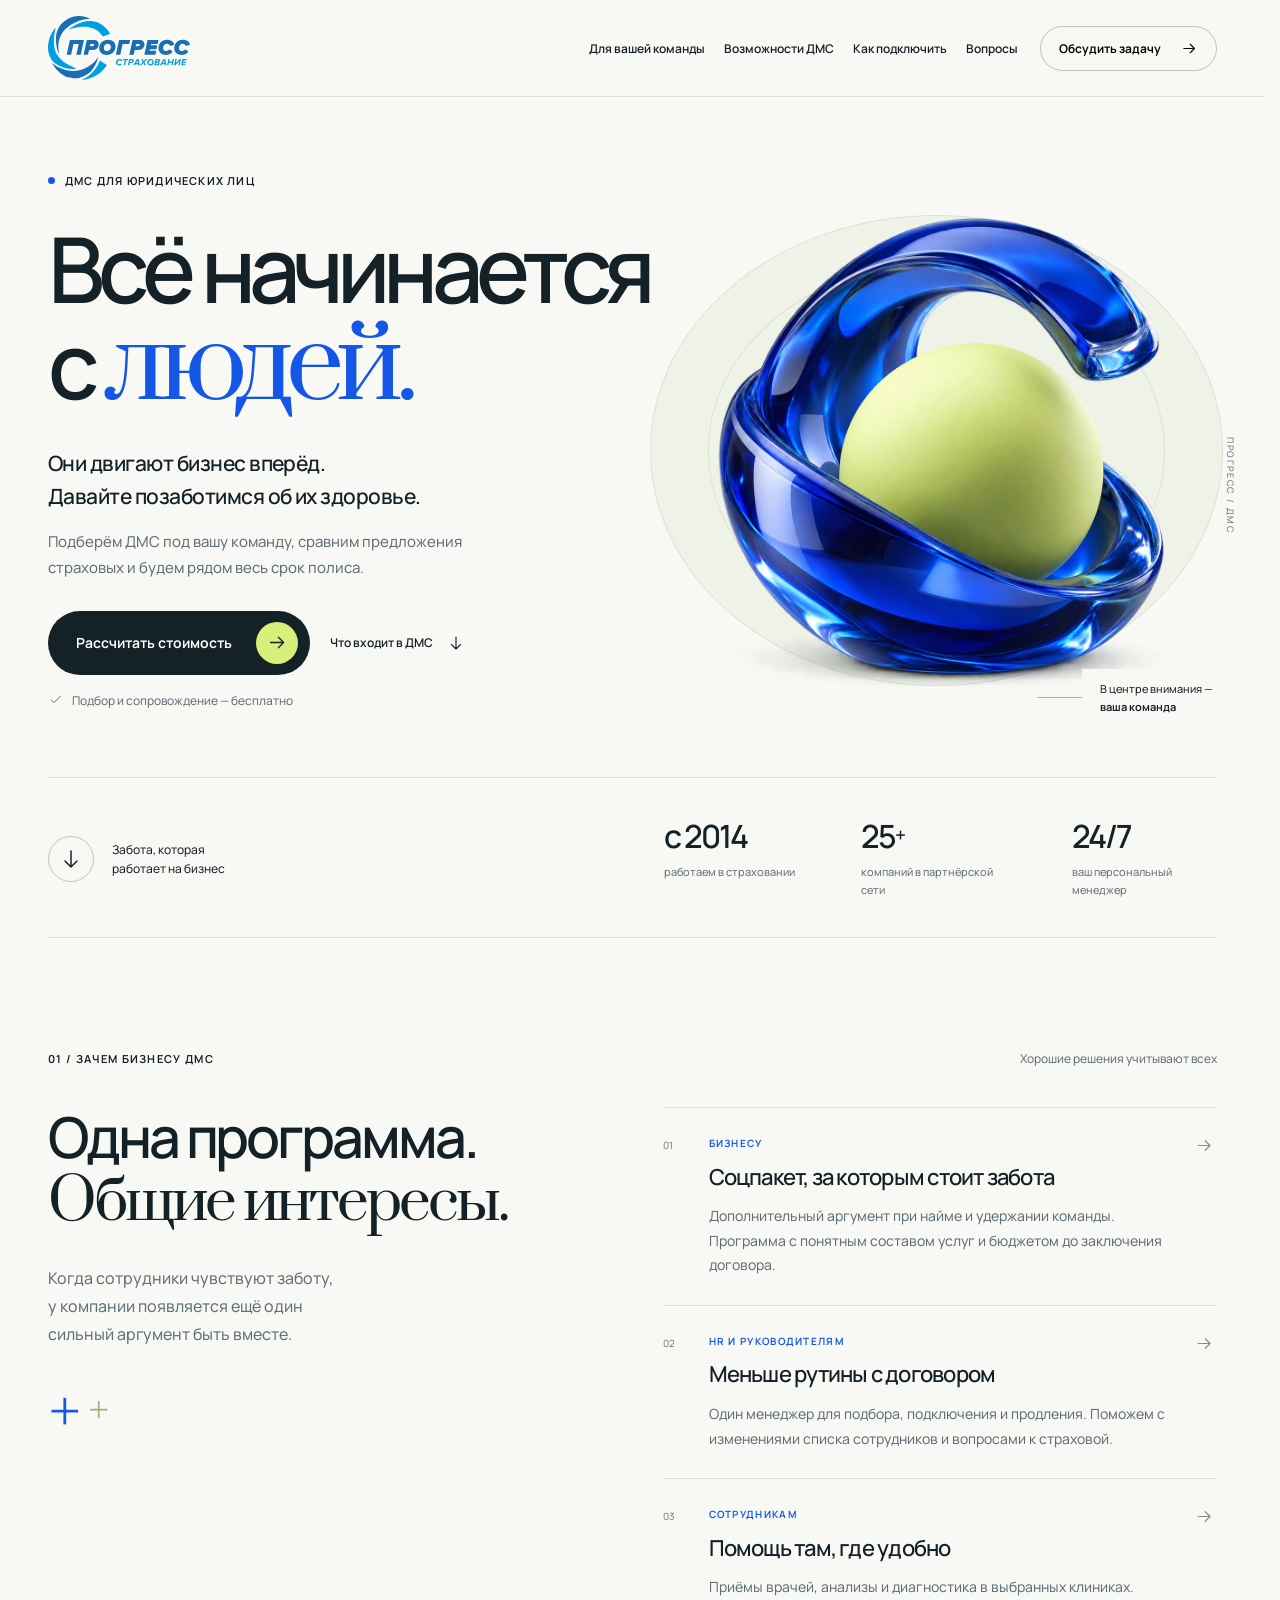
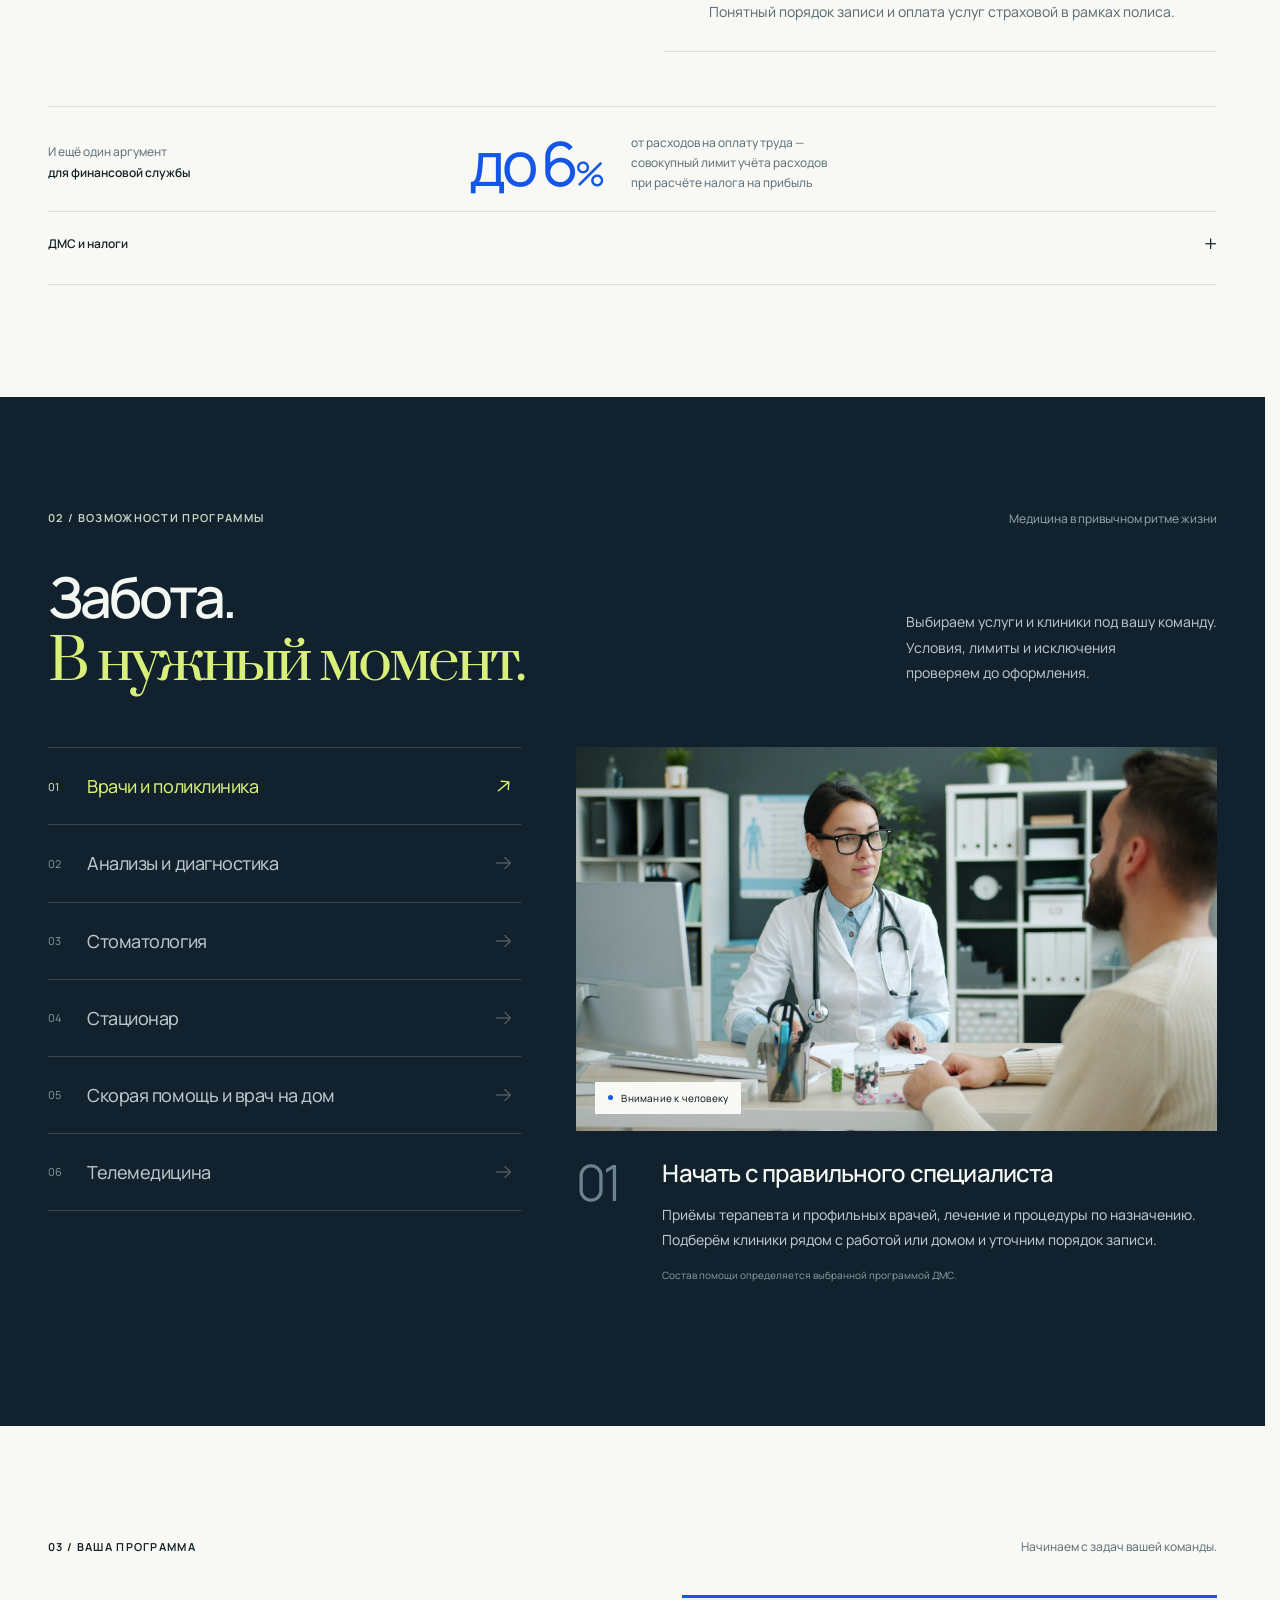
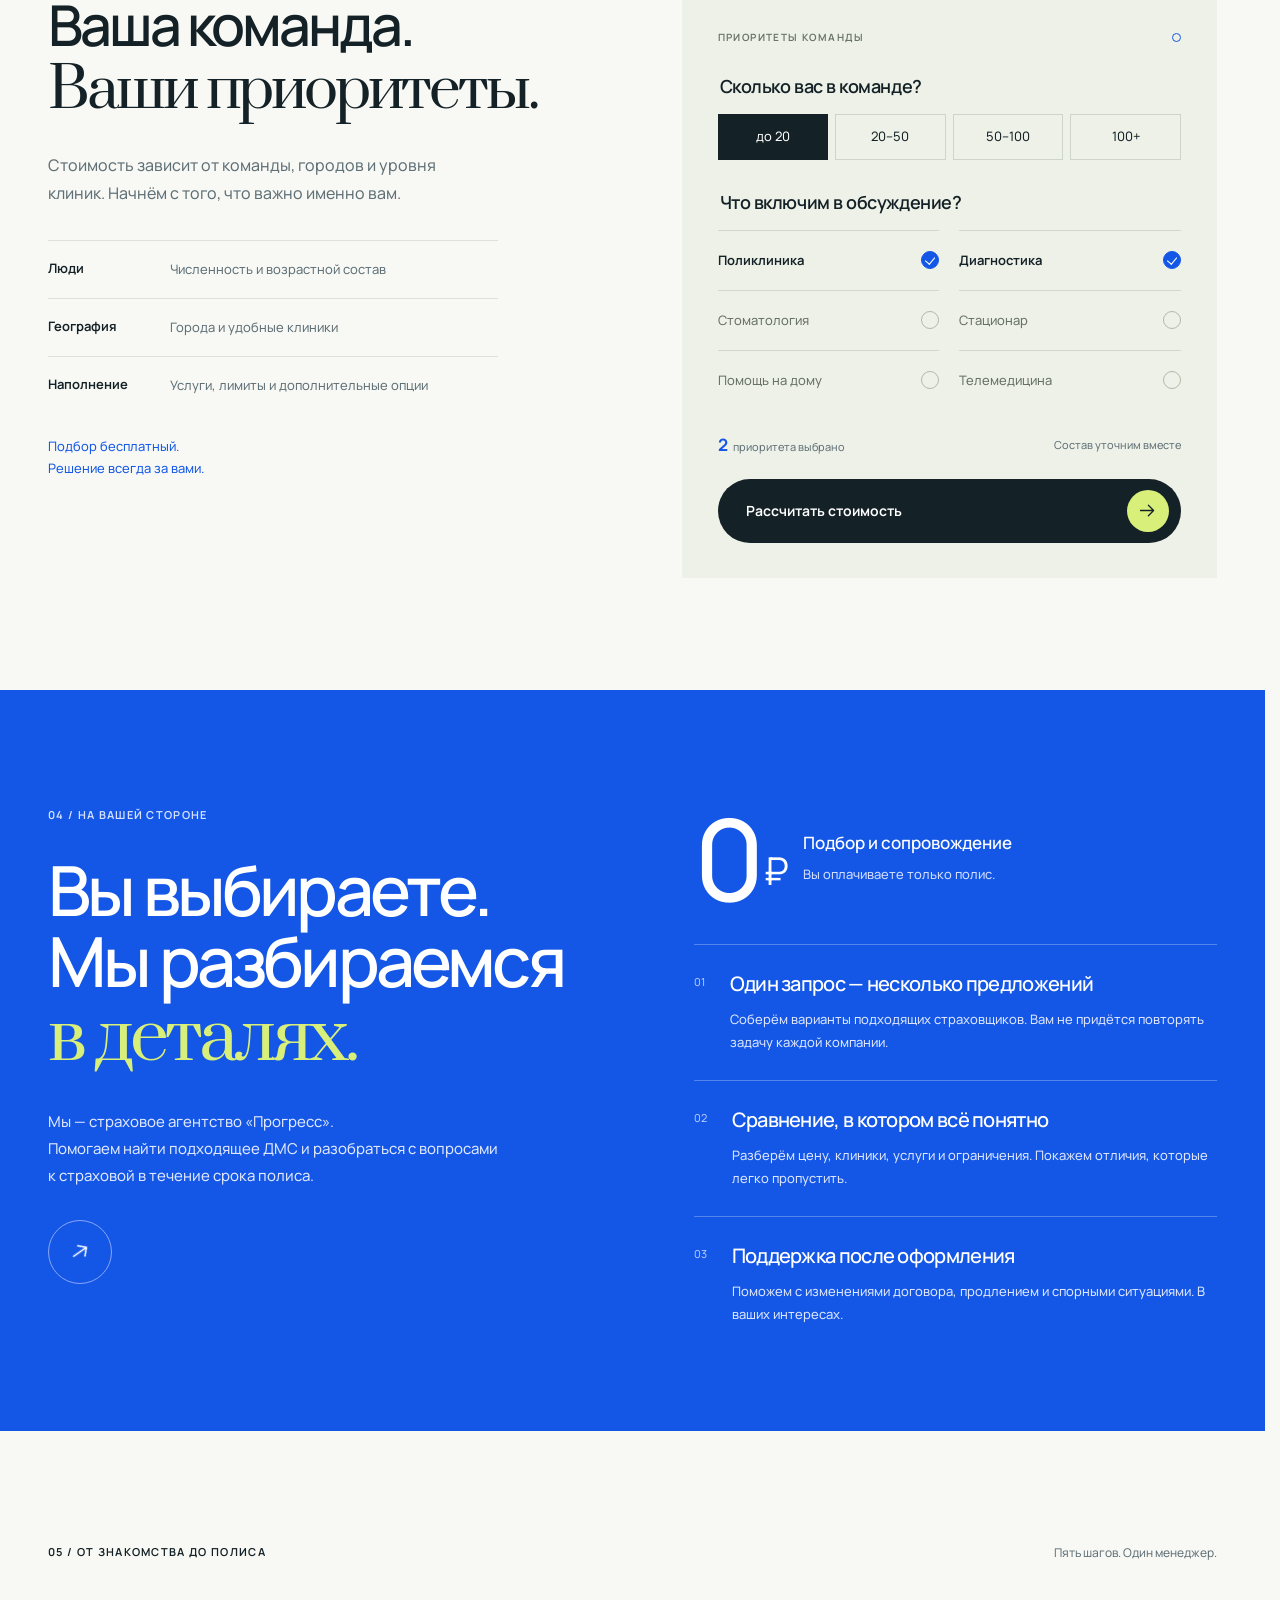
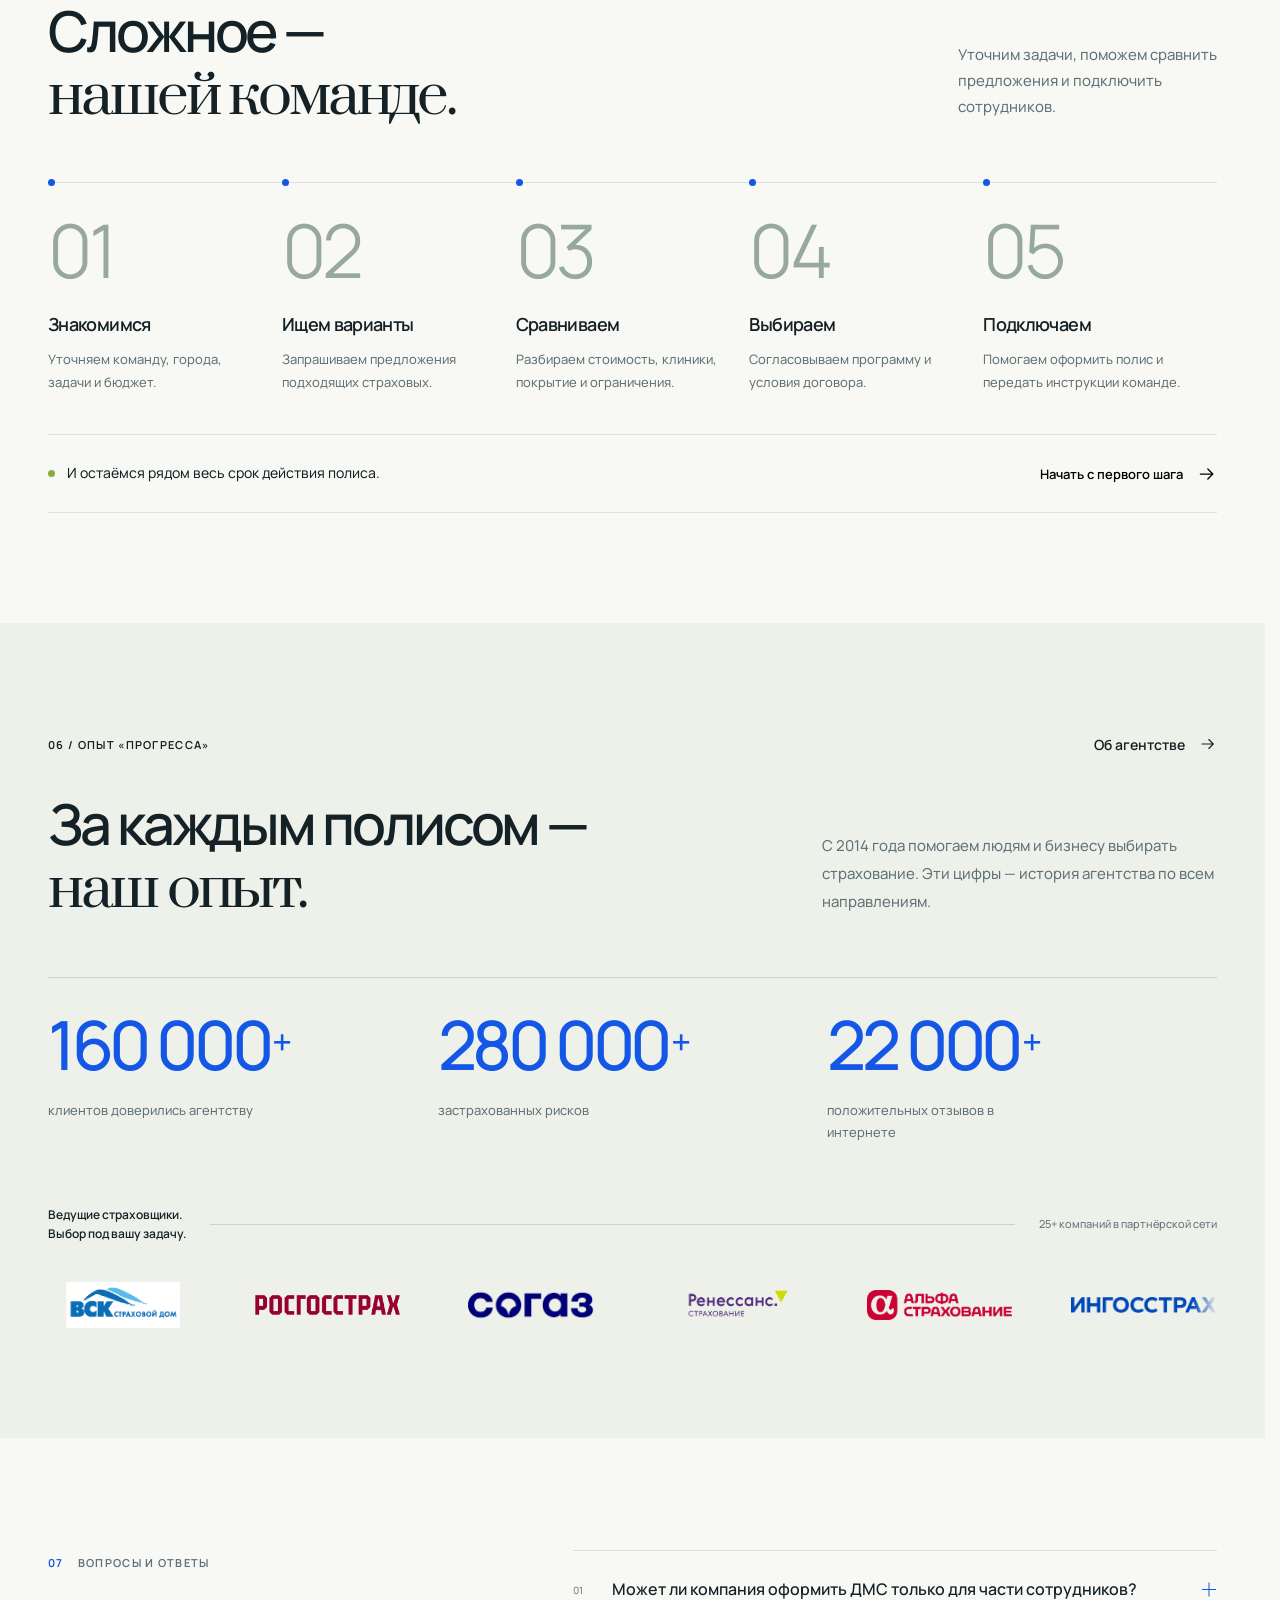
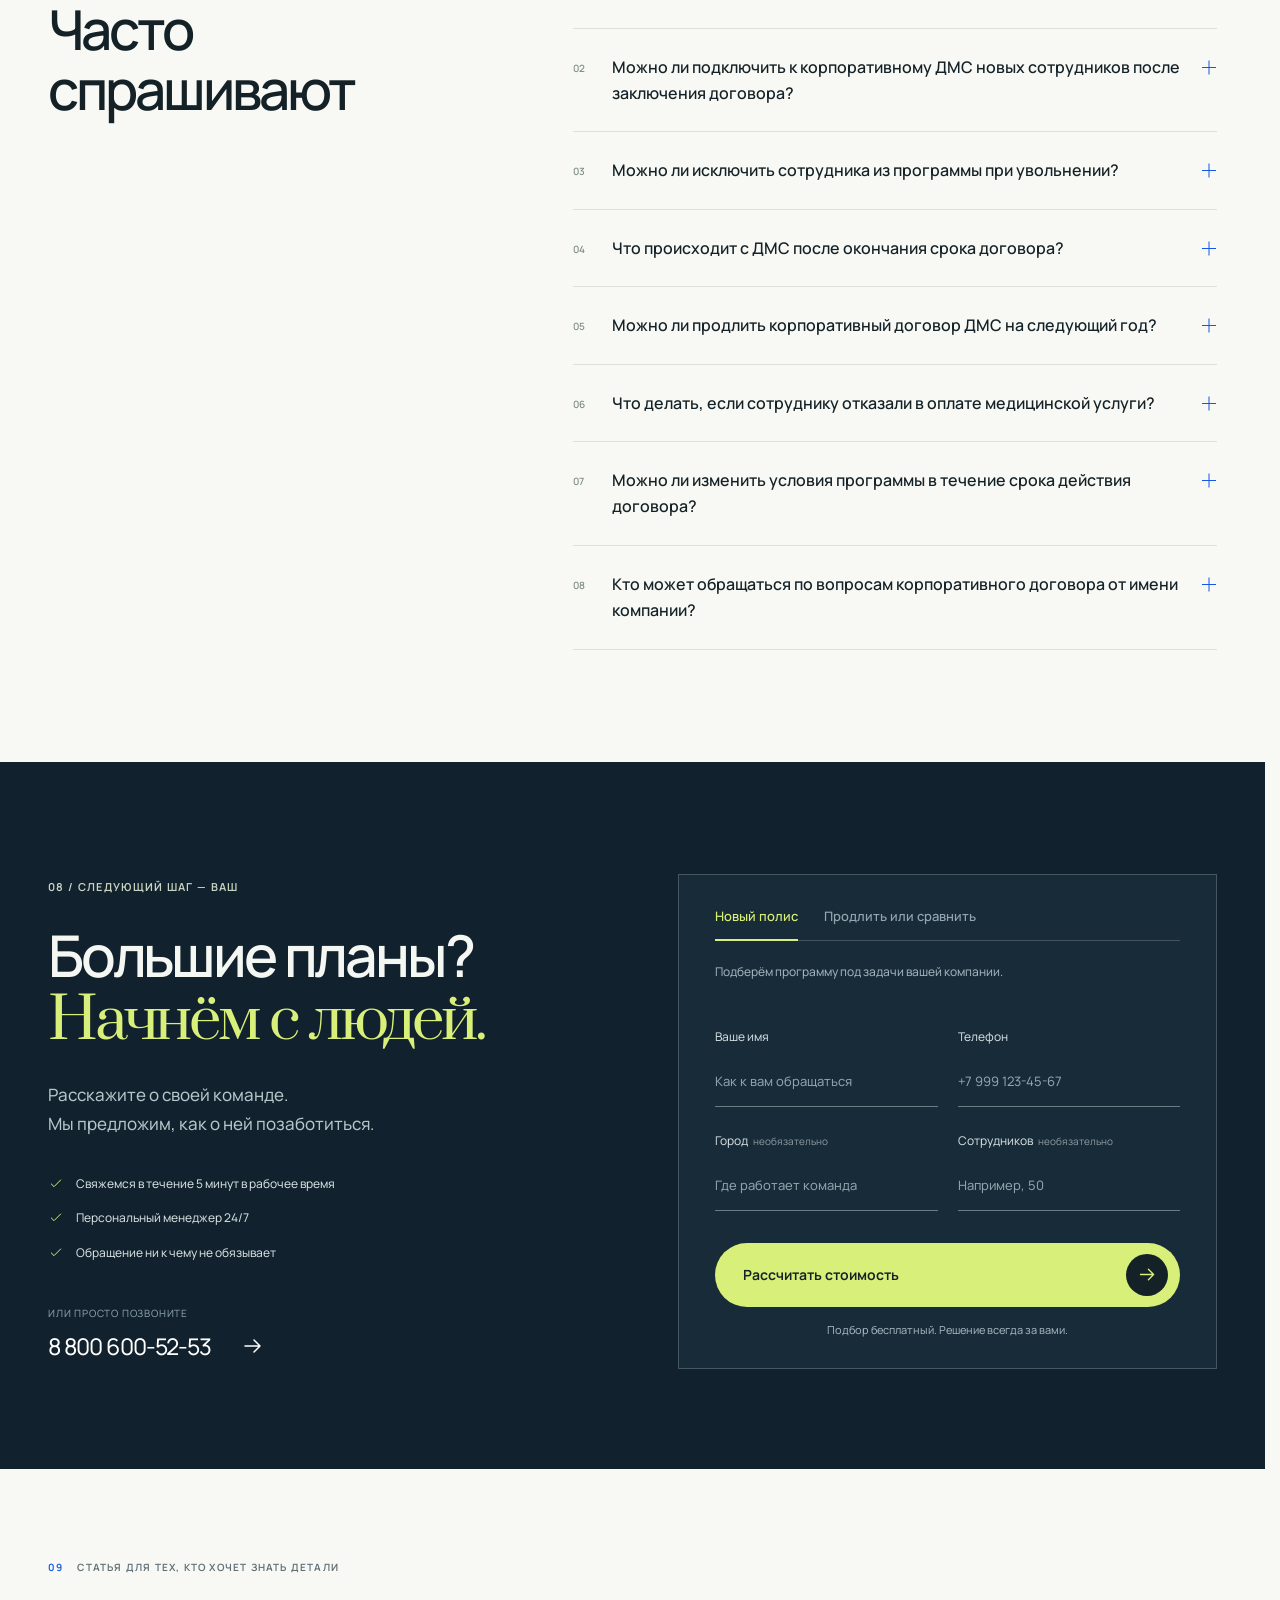
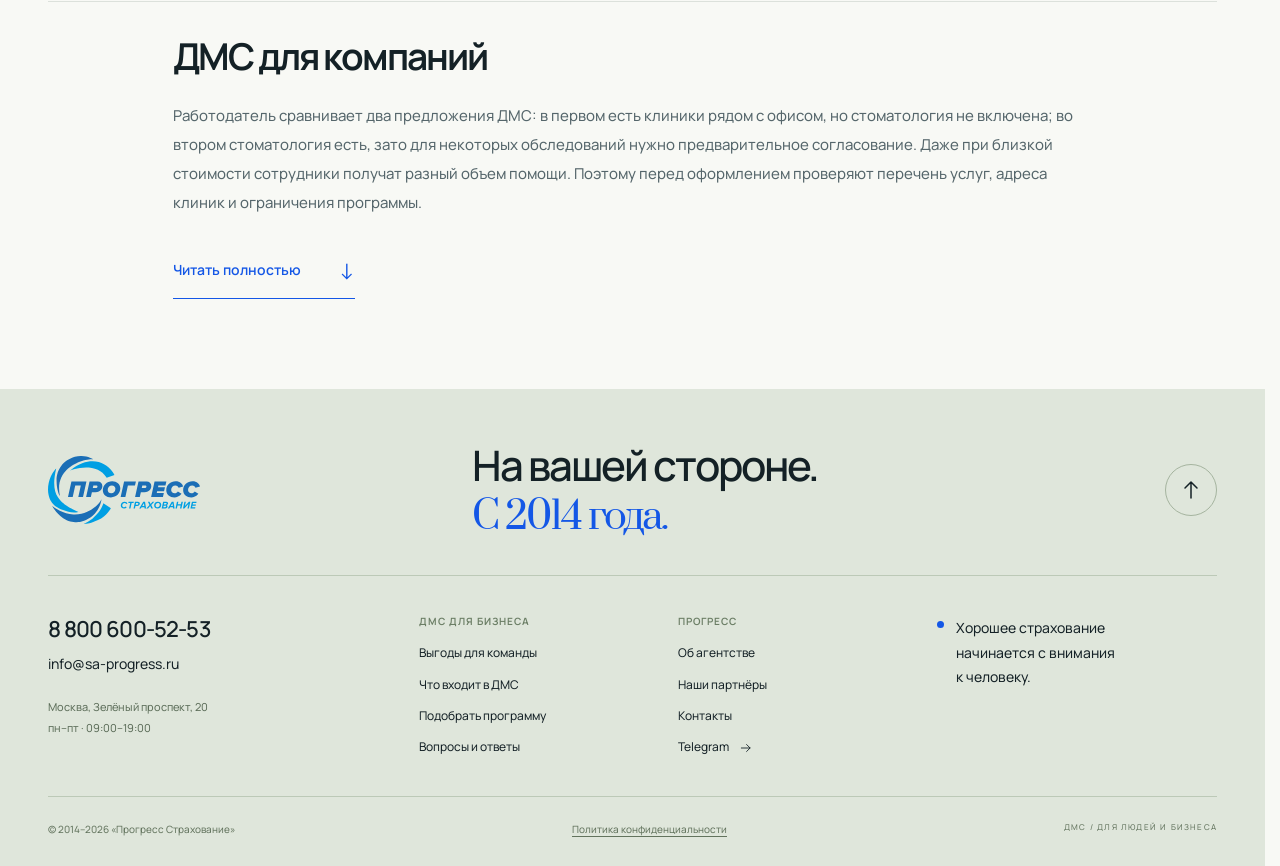
==== commit 45944687: "Refine expandable tax information layout" ====
--- a/index.html
+++ b/index.html
@@ -10,11 +10,11 @@
   <link rel="icon" href="./assets/progress-logo.svg" type="image/svg+xml">
   <link rel="preload" href="./assets/fonts/Manrope.ttf" as="font" type="font/ttf" crossorigin>
   <link rel="preload" href="./assets/fonts/Prata.ttf" as="font" type="font/ttf" crossorigin>
-  <link rel="stylesheet" href="./style.css?v=e7b17277e4b1">
-  <link rel="stylesheet" href="./assets/vendor/lenis.css?v=e7b17277e4b1">
-  <script src="./assets/vendor/lenis.min.js?v=e7b17277e4b1" defer></script>
-  <script src="./scroll.js?v=e7b17277e4b1" defer></script>
-  <script src="./app.js?v=e7b17277e4b1" defer></script>
+  <link rel="stylesheet" href="./style.css?v=59b4b84084ad">
+  <link rel="stylesheet" href="./assets/vendor/lenis.css?v=59b4b84084ad">
+  <script src="./assets/vendor/lenis.min.js?v=59b4b84084ad" defer></script>
+  <script src="./scroll.js?v=59b4b84084ad" defer></script>
+  <script src="./app.js?v=59b4b84084ad" defer></script>
 </head>
 <body id="top">
   <a class="skip-link" href="#main">К содержанию</a>
@@ -56,7 +56,7 @@
           <article><span class="item-index">03</span><div><p class="role-label">Сотрудникам</p><h3>Помощь там, где удобно</h3><p>Приёмы врачей, анализы и диагностика в выбранных клиниках. Понятный порядок записи и оплата услуг страховой в рамках полиса.</p></div><svg viewBox="0 0 24 24" aria-hidden="true" ><path d="M4 12h15m-6-6 6 6-6 6"/></svg></article>
         </div>
       </div>
-      <div class="tax-strip"><div class="tax-title">И ещё один аргумент<br><strong>для финансовой службы</strong></div><div class="tax-number">до 6<span>%</span></div><p class="tax-summary">от расходов на оплату труда —<br>совокупный лимит учёта расходов<br>при расчёте налога на прибыль</p><details class="tax-details"><summary>ДМС и налоги <span>+</span></summary><div><p>Взносы по ДМС работников можно учесть в расходах при соблюдении условий пункта 16 статьи 255 НК РФ: лицензия страховщика, договор не менее чем на год и оплата медицинских расходов работников. Участие работодателя в ДМС предусматривают в трудовом или коллективном договоре.</p><p>Лимит 6% общий для взносов по ДМС, предусмотренных НК РФ договоров на медицинские услуги и расходов из пункта 24.2 статьи 255. Это лимит учитываемых расходов, а не размер экономии на налоге.</p><p>Взносы работодателя по ДМС освобождаются от страховых взносов при соблюдении условий подпункта 5 пункта 1 статьи 422 НК РФ. Важен срок страхования каждого работника: при прекращении до года или включении на меньший срок освобождение может не применяться.</p><p>Учёт зависит от налогового режима и условий договора. <a href="https://www.consultant.ru/document/cons_doc_LAW_28165/7b1ea255e5f4f1ac2bb055d2d61a28b4a03f6856/" target="_blank" rel="noopener">Статья 255 НК РФ</a> · <a href="https://www.consultant.ru/document/cons_doc_LAW_28165/30e4690deae106140c96017db18054a3175e14f6/" target="_blank" rel="noopener">Статья 422 НК РФ</a> · <a href="https://www.nalog.gov.ru/rn77/news/activities_fts/15685469/" target="_blank" rel="noopener">Разъяснение ФНС</a></p></div></details></div>
+      <div class="tax-strip"><div class="tax-title">И ещё один аргумент<br><strong>для финансовой службы</strong></div><div class="tax-number">до 6<span>%</span></div><p class="tax-summary">от расходов на оплату труда —<br>совокупный лимит учёта расходов<br>при расчёте налога на прибыль</p><details class="tax-details"><summary>ДМС и налоги <span aria-hidden="true">+</span></summary><div><p>Взносы по ДМС работников можно учесть в расходах при соблюдении условий пункта 16 статьи 255 НК РФ: лицензия страховщика, договор не менее чем на год и оплата медицинских расходов работников. Участие работодателя в ДМС предусматривают в трудовом или коллективном договоре.</p><p>Лимит 6% общий для взносов по ДМС, предусмотренных НК РФ договоров на медицинские услуги и расходов из пункта 24.2 статьи 255. Это лимит учитываемых расходов, а не размер экономии на налоге.</p><p>Взносы работодателя по ДМС освобождаются от страховых взносов при соблюдении условий подпункта 5 пункта 1 статьи 422 НК РФ. Важен срок страхования каждого работника: при прекращении до года или включении на меньший срок освобождение может не применяться.</p><p>Учёт зависит от налогового режима и условий договора. <a href="https://www.consultant.ru/document/cons_doc_LAW_28165/7b1ea255e5f4f1ac2bb055d2d61a28b4a03f6856/" target="_blank" rel="noopener">Статья 255 НК РФ</a> · <a href="https://www.consultant.ru/document/cons_doc_LAW_28165/30e4690deae106140c96017db18054a3175e14f6/" target="_blank" rel="noopener">Статья 422 НК РФ</a> · <a href="https://www.nalog.gov.ru/rn77/news/activities_fts/15685469/" target="_blank" rel="noopener">Разъяснение ФНС</a></p></div></details></div>
     </section>
 
     <section class="coverage-section dark-section section-space" id="coverage" aria-labelledby="coverage-title">
--- a/style.css
+++ b/style.css
@@ -7,7 +7,7 @@
 /* First screen: a sculptural embrace, with real space around the typography. */
 .hero{display:grid;grid-template-columns:1.06fr 1fr;position:relative;padding-top:65px}.hero-copy{position:relative;z-index:2;padding-top:10px;min-width:0}.eyebrow{display:flex;align-items:center;gap:10px;letter-spacing:.11em}.hero h1{font-size:clamp(68px,7.2vw,110px);line-height:1.015;letter-spacing:-.075em;font-weight:550;margin:32px 0 28px;white-space:nowrap}.hero h1 em{color:var(--blue);font-size:1.14em;letter-spacing:-.07em}.hero-lead{font-size:21px;line-height:1.55;letter-spacing:-.025em;font-weight:550}.hero-description{font-size:15px;line-height:1.75;max-width:445px;color:var(--muted);margin-top:17px}.hero-actions{display:flex;align-items:center;gap:28px;margin-top:29px}.hero-actions .button{min-width:263px}.hero-note{display:flex;align-items:center;gap:8px;font-size:12px;color:var(--muted);margin-top:15px}.tiny-check{display:inline-flex}.tiny-check svg{width:16px;height:16px}.hero-art{position:relative;align-self:center;min-width:0;margin-top:8px}.hero-art>img{position:relative;width:100%;max-width:none;margin-left:0;z-index:1;animation:sculpture-breathe 9s ease-in-out infinite}.art-orbit{position:absolute;inset:8% -1% 9% 0;border:1px solid #dce3d5;border-radius:50%;background:#eff2e7}.art-orbit::after{content:'';position:absolute;inset:10%;border:1px solid #dce3d5;border-radius:50%}.art-caption{position:absolute;right:4px;bottom:2%;display:block;font-size:11px;line-height:1.7;z-index:2;background:var(--paper);padding:11px 0 9px 18px}.art-caption strong{font-weight:650}.caption-line{position:absolute;right:100%;top:50%;width:45px;height:1px;background:#a9b5a4}.art-index{position:absolute;right:-20px;top:47%;writing-mode:vertical-rl;font-size:9px;letter-spacing:.18em;color:#66736d}.hero-bottom{grid-column:1/-1;display:grid;grid-template-columns:1.06fr 1fr;align-items:center;gap:30px;padding:40px 0 37px;margin-top:40px;border-top:1px solid var(--line);border-bottom:1px solid var(--line)}.scroll-link{display:flex;align-items:center;gap:18px;font-size:12px;text-decoration:none;line-height:1.6}.scroll-link>span{display:grid;place-items:center;width:46px;height:46px;border:1px solid #bdc8bc;border-radius:50%;transition:background .2s}.scroll-link:hover>span{background:var(--lime);border-color:var(--lime)}.hero-facts{display:grid;grid-template-columns:1.2fr 1.3fr 1fr;gap:28px;margin:0}.hero-facts div{min-width:0}.hero-facts dt{font-size:36px;line-height:1.15;letter-spacing:-.06em;font-weight:550;white-space:nowrap}.hero-facts dt>span{font-size:.6em;vertical-align:6px}.hero-facts dd{font-size:11px;line-height:1.65;color:var(--muted);margin:8px 0 0;max-width:150px}@keyframes sculpture-breathe{0%,100%{transform:translateY(0) rotate(-1deg)}50%{transform:translateY(-10px) rotate(1deg)}}
 /* An editorial benefits index, not a wall of cards. */
-.value-layout{display:grid;grid-template-columns:1fr 1fr;gap:80px}.value-heading>p{font-size:16px;color:var(--muted);margin-top:27px}.value-mark{display:flex;gap:6px;margin-top:33px;align-items:center}.value-mark span{font-size:58px;font-weight:250;color:var(--blue);line-height:1}.value-mark span:last-child{color:#9eaf75;font-size:37px}.value-list{border-top:1px solid var(--line)}.value-list article{display:grid;grid-template-columns:28px 1fr 22px;gap:18px;padding:27px 0;border-bottom:1px solid var(--line)}.item-index{font-size:10px;color:#738078;margin-top:3px}.role-label{font-size:10px;text-transform:uppercase;letter-spacing:.13em;color:var(--blue);font-weight:650;margin-bottom:10px}.value-list h3{font-size:22px;margin-bottom:12px}.value-list article>svg{margin-top:1px;width:19px;height:19px;color:#869181}.value-list article p:last-child{font-size:14px;color:var(--muted);line-height:1.75}.tax-strip{display:grid;grid-template-columns:1fr auto 1.4fr auto;gap:30px;align-items:center;margin-top:54px;border-top:1px solid var(--line);border-bottom:1px solid var(--line);padding:25px 0;position:relative}.tax-title{font-size:12px;line-height:1.7;color:var(--muted)}.tax-title strong{color:var(--ink);font-weight:600}.tax-number{font-size:61px;line-height:1;letter-spacing:-.07em;color:var(--blue);white-space:nowrap}.tax-number span{font-size:.55em}.tax-summary{font-size:12px;color:var(--muted);line-height:1.65}.tax-details{display:contents}.tax-details summary{display:flex;align-items:center;gap:22px;font-size:12px;font-weight:600;list-style:none;padding:12px 0}.tax-details summary::-webkit-details-marker{display:none}.tax-details summary span{font-size:23px;font-weight:300;transition:transform .2s}.tax-details[open] summary span{transform:rotate(45deg)}.tax-details>div{grid-column:1/-1;border-top:1px solid var(--line);padding-top:24px;columns:2;column-gap:45px}.tax-details>div p{font-size:13px;line-height:1.8;margin-bottom:16px;break-inside:avoid;color:var(--muted)}.tax-details a{color:var(--blue);text-underline-offset:3px}
+.value-layout{display:grid;grid-template-columns:1fr 1fr;gap:80px}.value-heading>p{font-size:16px;color:var(--muted);margin-top:27px}.value-mark{display:flex;gap:6px;margin-top:33px;align-items:center}.value-mark span{font-size:58px;font-weight:250;color:var(--blue);line-height:1}.value-mark span:last-child{color:#9eaf75;font-size:37px}.value-list{border-top:1px solid var(--line)}.value-list article{display:grid;grid-template-columns:28px 1fr 22px;gap:18px;padding:27px 0;border-bottom:1px solid var(--line)}.item-index{font-size:10px;color:#738078;margin-top:3px}.role-label{font-size:10px;text-transform:uppercase;letter-spacing:.13em;color:var(--blue);font-weight:650;margin-bottom:10px}.value-list h3{font-size:22px;margin-bottom:12px}.value-list article>svg{margin-top:1px;width:19px;height:19px;color:#869181}.value-list article p:last-child{font-size:14px;color:var(--muted);line-height:1.75}.tax-strip{display:grid;grid-template-columns:1fr auto 1.5fr;gap:18px 30px;align-items:center;margin-top:54px;border-top:1px solid var(--line);border-bottom:1px solid var(--line);padding:25px 0;position:relative}.tax-title{font-size:12px;line-height:1.7;color:var(--muted)}.tax-title strong{color:var(--ink);font-weight:600}.tax-number{font-size:61px;line-height:1;letter-spacing:-.07em;color:var(--blue);white-space:nowrap}.tax-number span{font-size:.55em}.tax-summary{font-size:12px;color:var(--muted);line-height:1.65}.tax-details{display:block;grid-column:1/-1}.tax-details summary{display:flex;align-items:center;justify-content:space-between;gap:22px;font-size:12px;font-weight:600;list-style:none;padding:15px 0 0;border-top:1px solid var(--line);min-height:42px}.tax-details summary::-webkit-details-marker{display:none}.tax-details summary span{font-size:23px;font-weight:300;transition:transform .2s}.tax-details[open] summary span{transform:rotate(45deg)}.tax-details>div{grid-column:1/-1;border-top:1px solid var(--line);padding-top:24px;columns:2;column-gap:45px}.tax-details>div p{font-size:13px;line-height:1.8;margin-bottom:16px;break-inside:avoid;color:var(--muted)}.tax-details a{color:var(--blue);text-underline-offset:3px}
 /* Deep-blue service gallery. */
 .dark-section{background:var(--dark);color:#f5f7f2}.coverage-section{margin-top:112px;padding-bottom:110px;overflow:hidden}.dark-section .section-label{color:#c8d3c2}.dark-section .topline-note{color:#91a3a5}.coverage-heading{display:flex;justify-content:space-between;gap:40px;align-items:flex-end;margin-bottom:51px}.coverage-heading h2 em{color:var(--lime)}.coverage-heading>p{font-size:14px;color:#b5c3c7;line-height:1.85;margin-bottom:10px;max-width:320px}.coverage-layout{display:grid;grid-template-columns:.85fr 1.15fr;gap:70px}.coverage-tabs{border-top:1px solid #3b4a52}.coverage-tabs button{display:flex;align-items:center;width:100%;gap:21px;padding:25px 0;text-align:left;border-bottom:1px solid #3b4a52;background:transparent;color:#bac6c9;transition:color .2s}.coverage-tabs button>span{font-size:11px;color:#7d9298;min-width:18px}.coverage-tabs button strong{font-size:18px;line-height:1.45;font-weight:450;letter-spacing:-.025em;flex:1}.coverage-tabs button svg{margin-right:6px;width:22px;height:22px;opacity:.35;transform:rotate(0);transition:transform .3s,opacity .3s}.coverage-tabs button[aria-selected=true]{color:var(--lime)}.coverage-tabs button[aria-selected=true]>span{color:var(--lime)}.coverage-tabs button[aria-selected=true] svg{opacity:1;transform:rotate(-40deg)}.coverage-tabs button:hover{color:#fff}.care-feature figure{position:relative;aspect-ratio:1.67;background:#20313a;overflow:hidden}.care-feature figure img{width:100%;height:100%;object-fit:cover;object-position:75% 44%}.care-feature figcaption{position:absolute;bottom:17px;left:19px;background:#f8f9f5;padding:9px 13px;display:flex;align-items:center;gap:8px;color:var(--ink);font-size:10px;letter-spacing:.02em}.care-feature .live-dot{width:5px;height:5px;background:var(--blue)}#care-panel{display:grid;grid-template-columns:60px 1fr;gap:26px;padding-top:26px;min-height:185px}.care-panel-number{font-size:50px;line-height:1;letter-spacing:-.06em;color:#6c848e;font-weight:350}#care-panel h3{font-size:24px;line-height:1.3;margin-bottom:14px;color:#f5f7f2}#care-panel p{font-size:14px;line-height:1.8;color:#bac9cd;max-width:560px}.care-condition{display:block;margin-top:15px;font-size:10px;line-height:1.7;color:#82989f}
 /* A small, useful configurator styled as a considered worksheet. */
